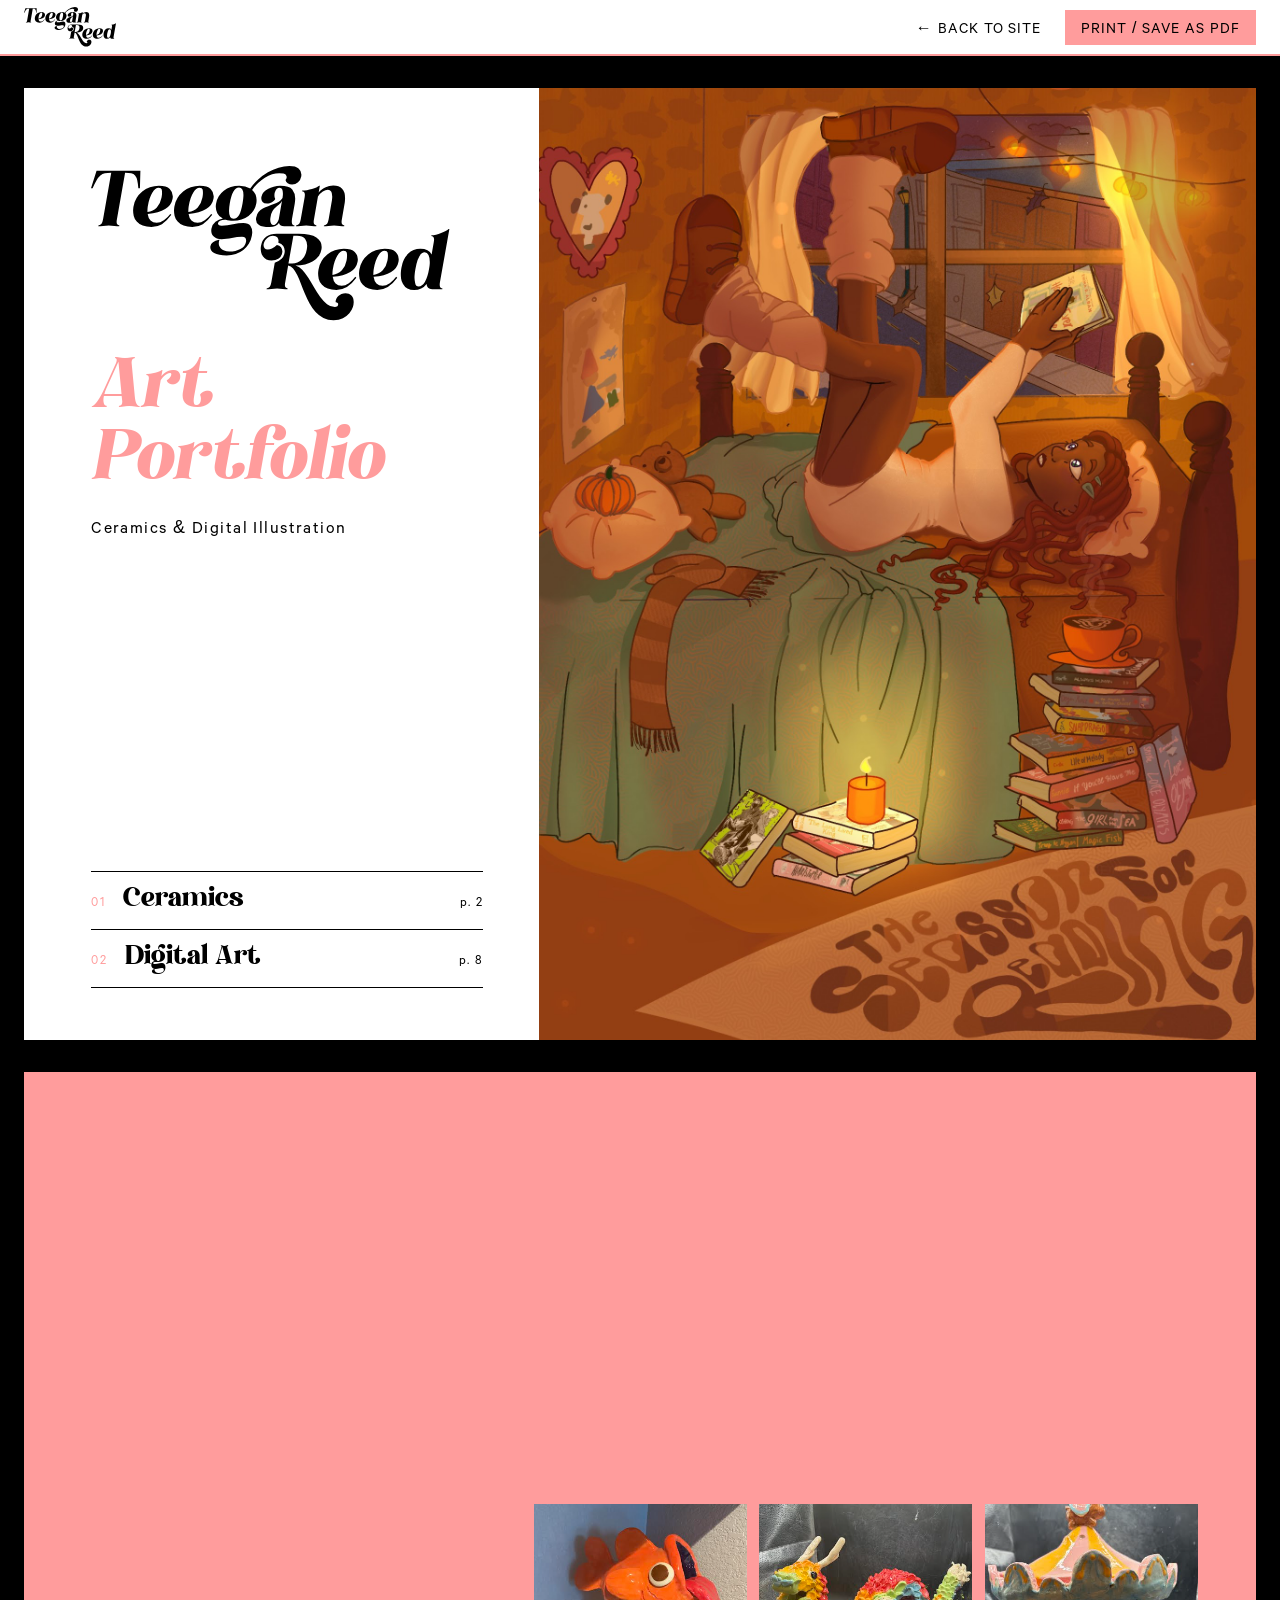
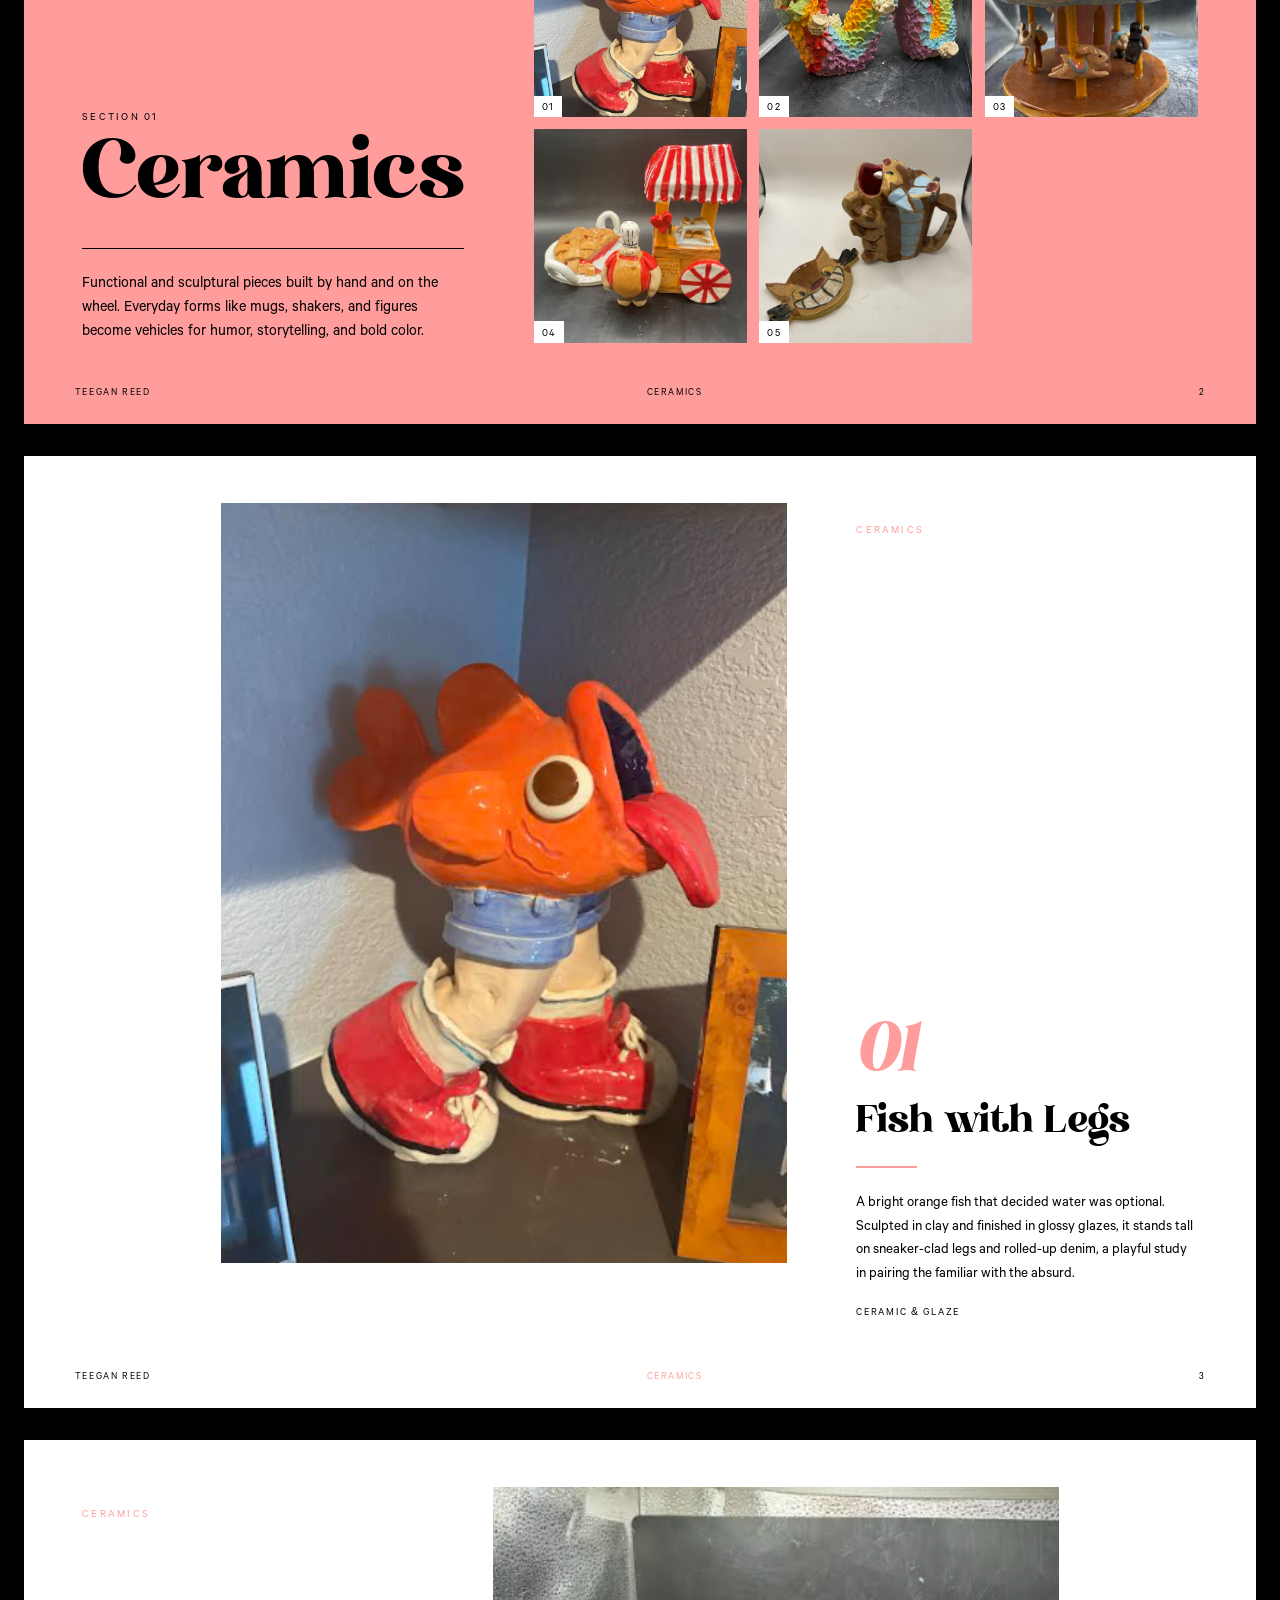
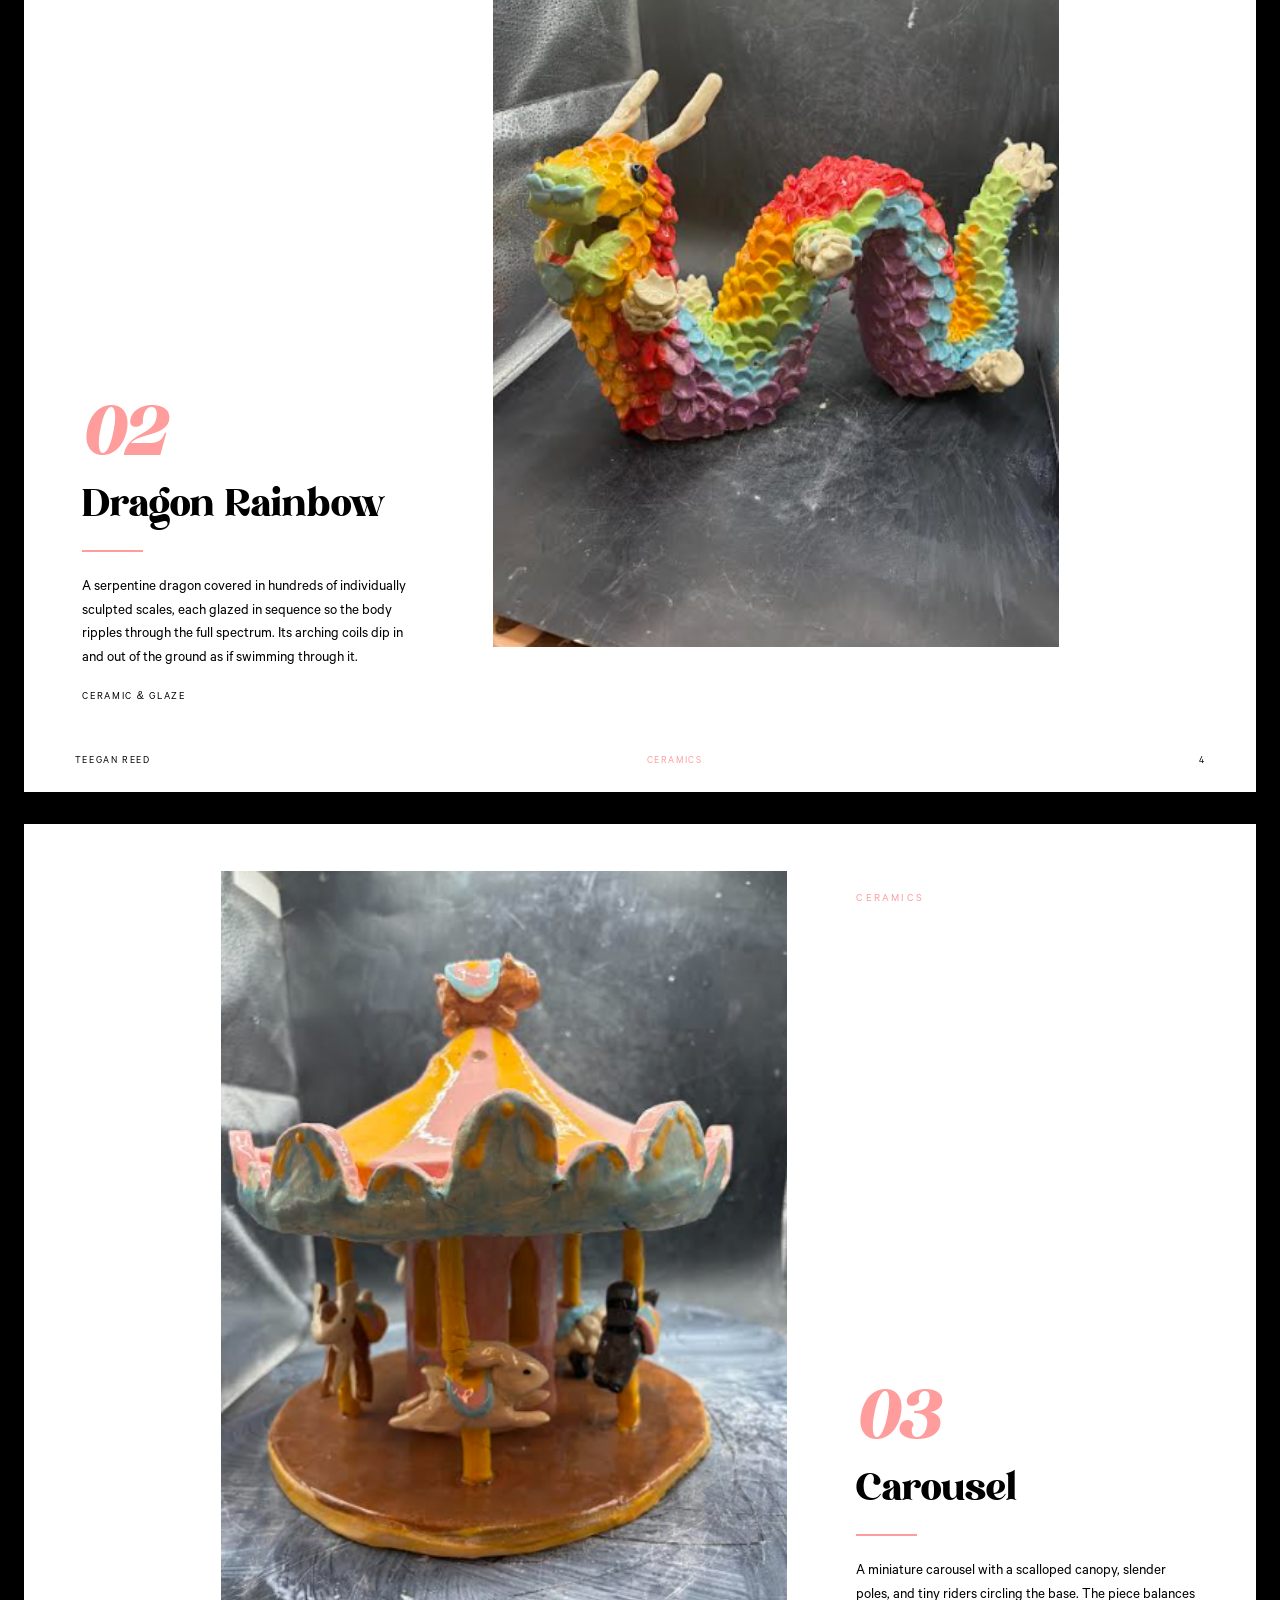
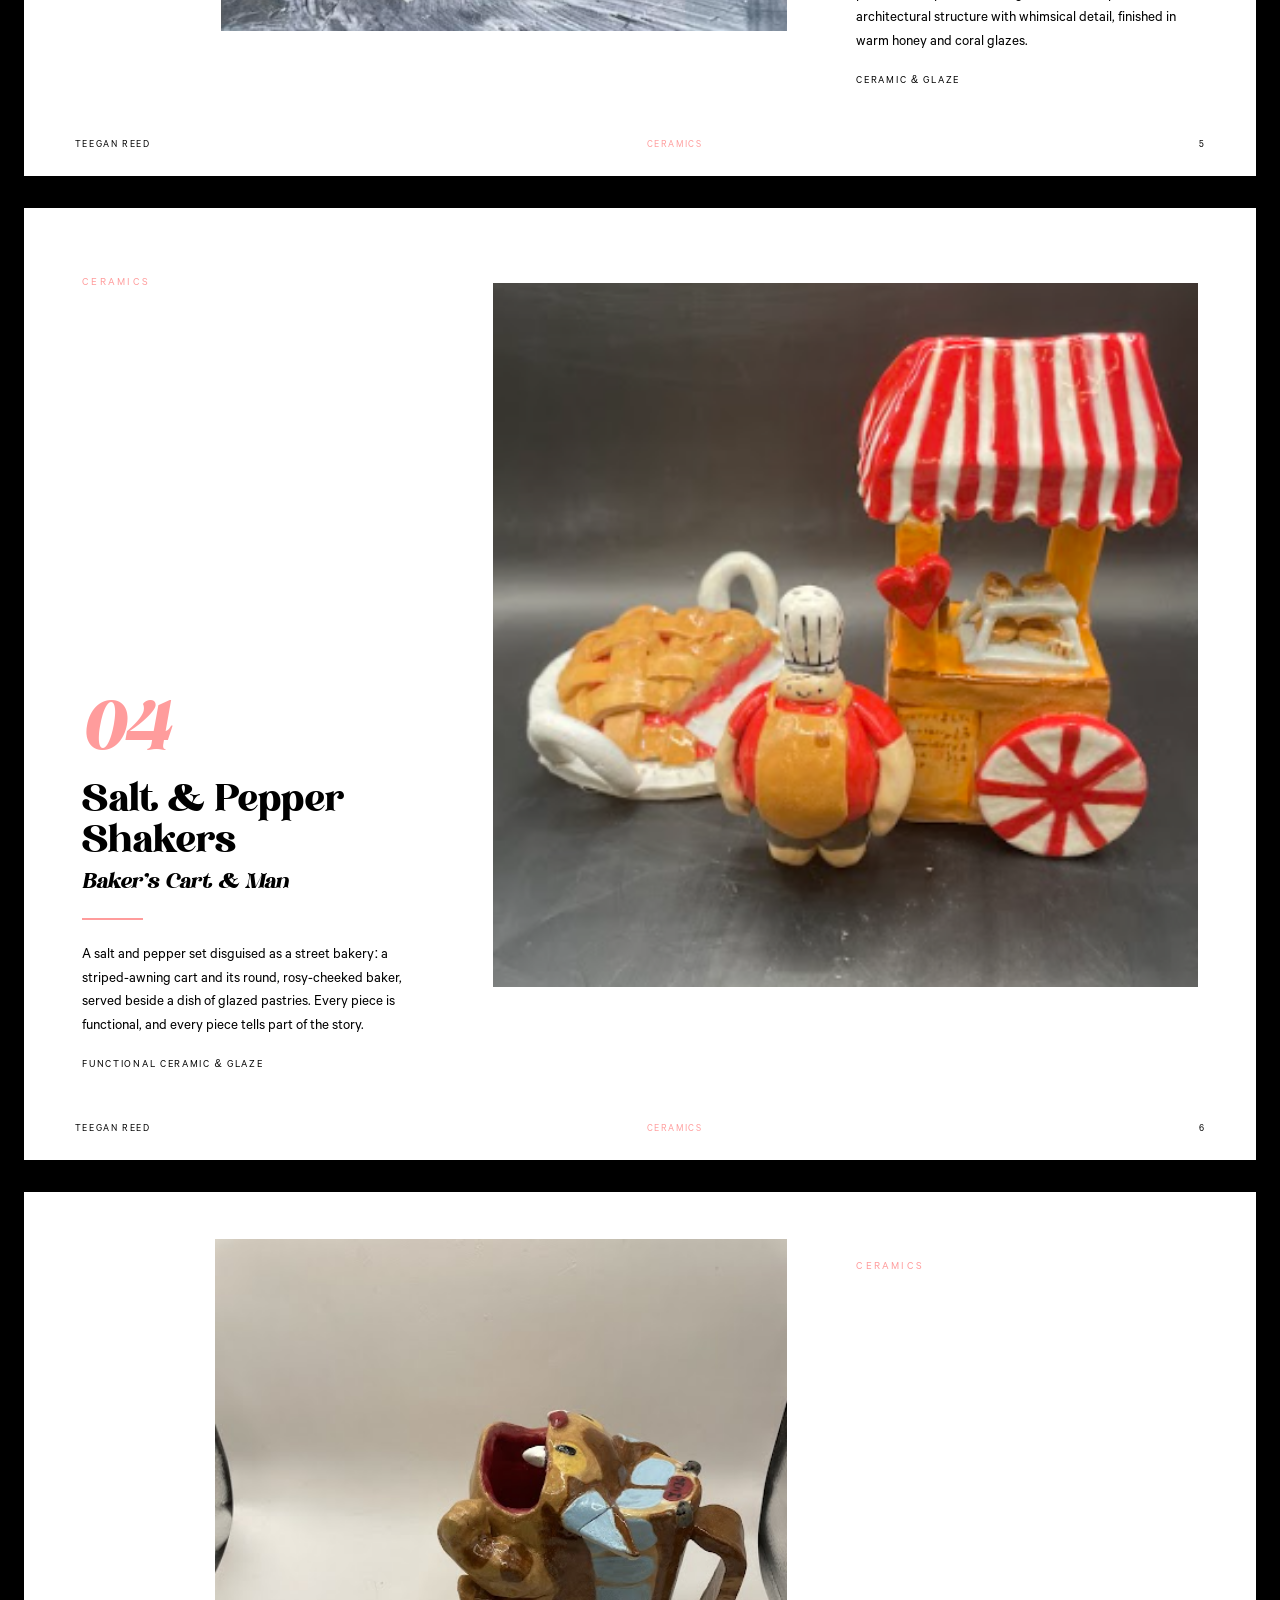
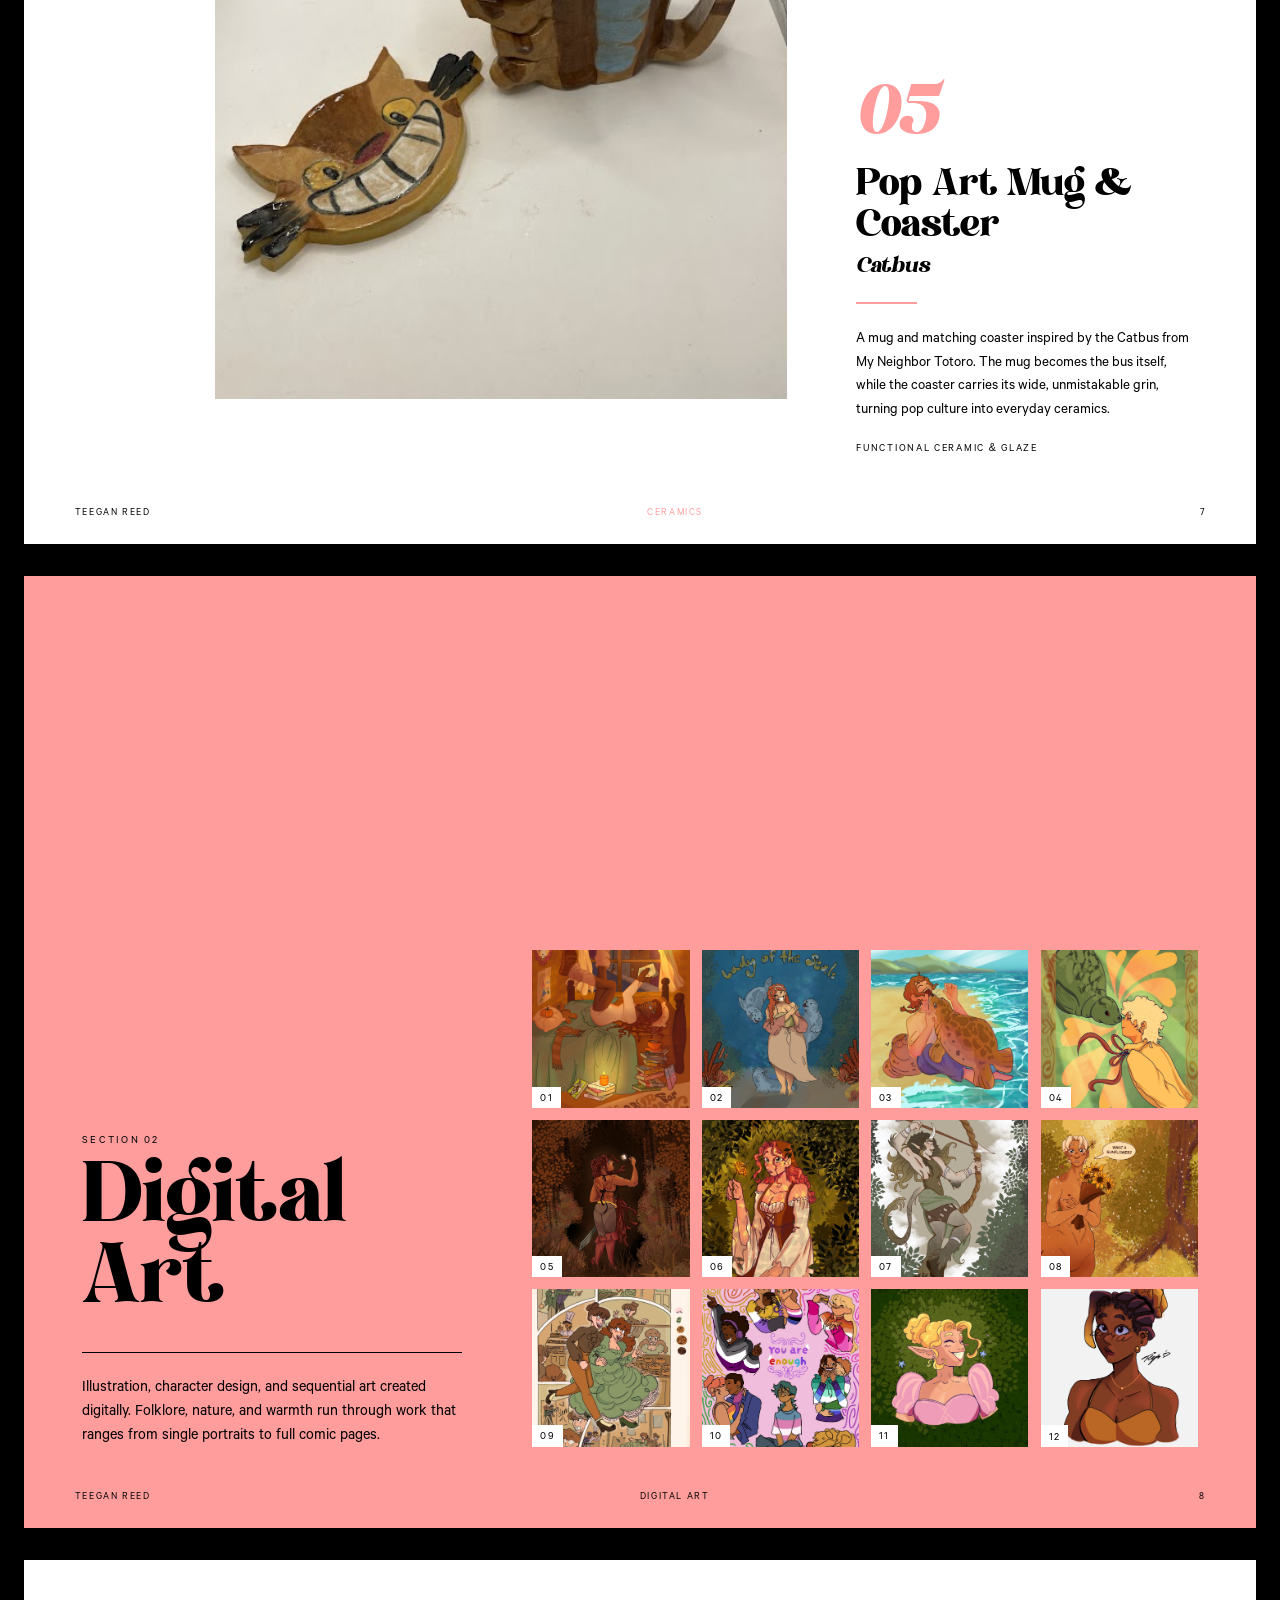
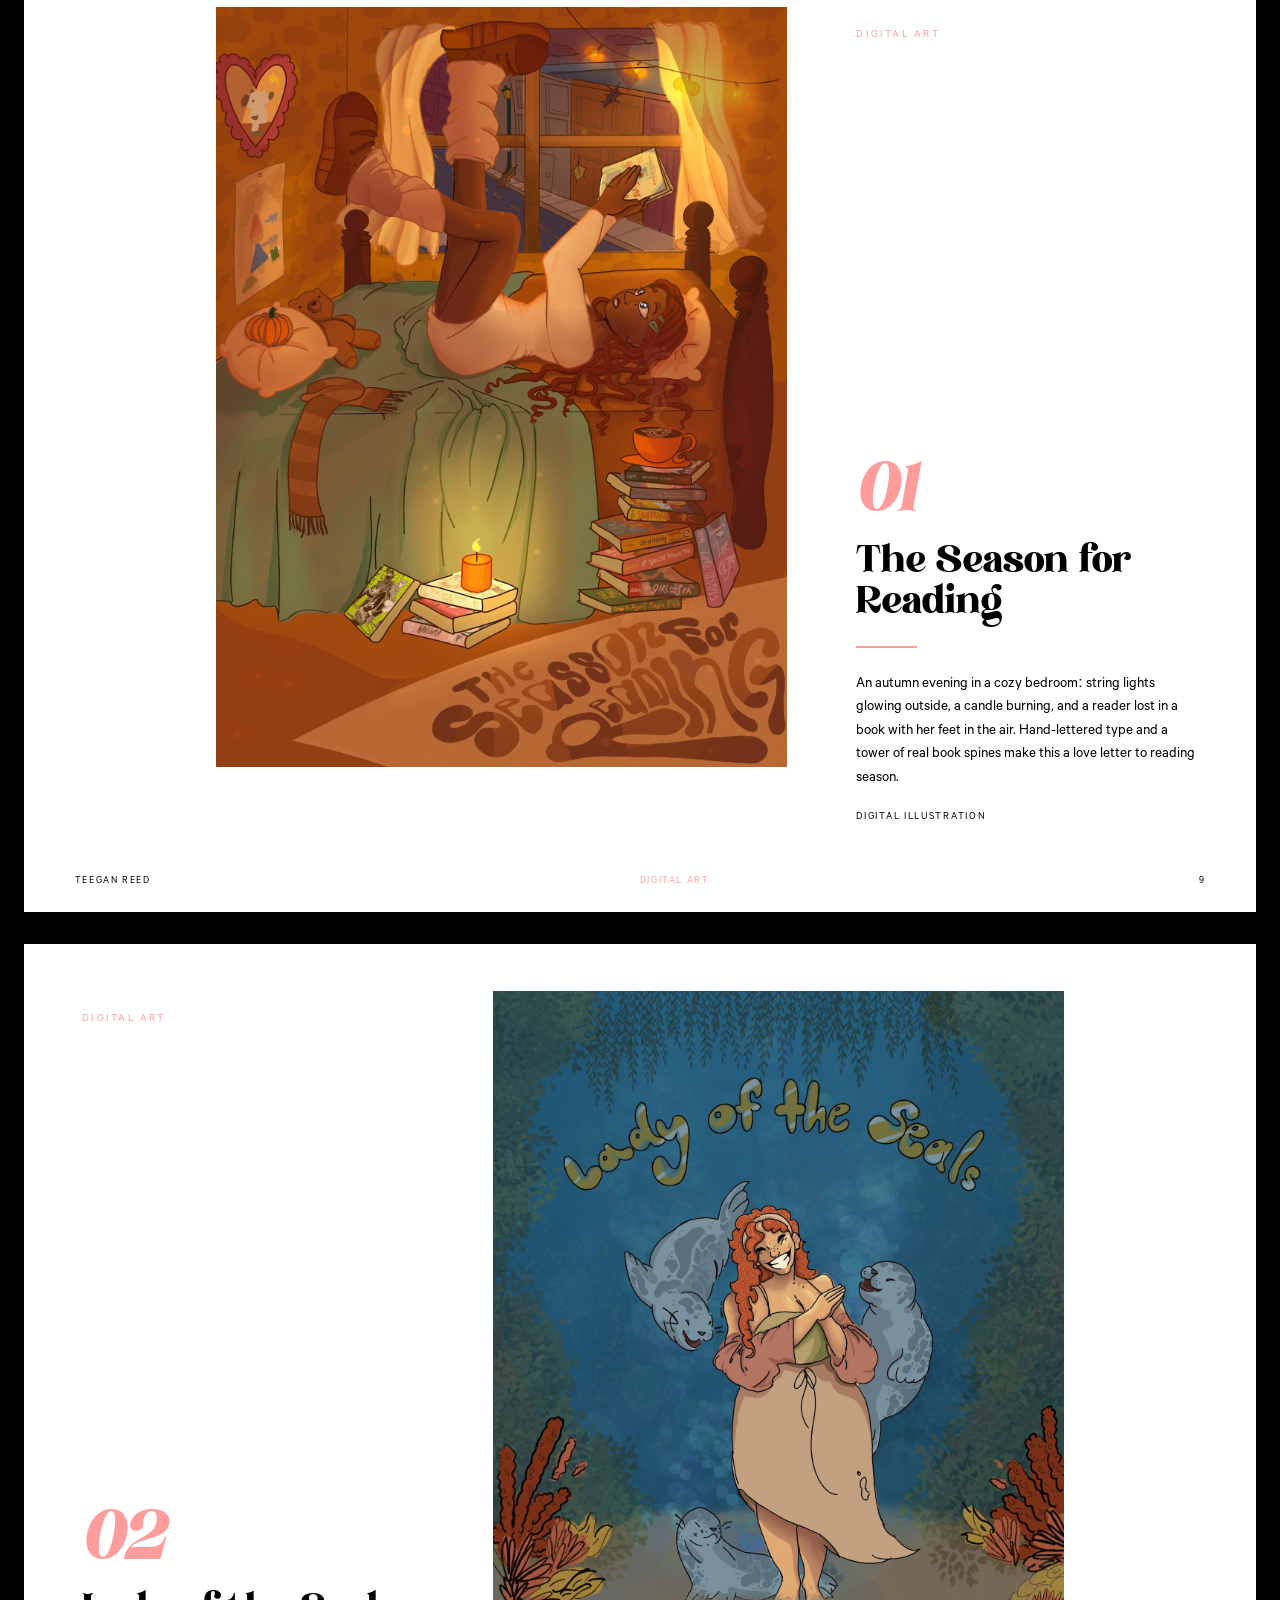
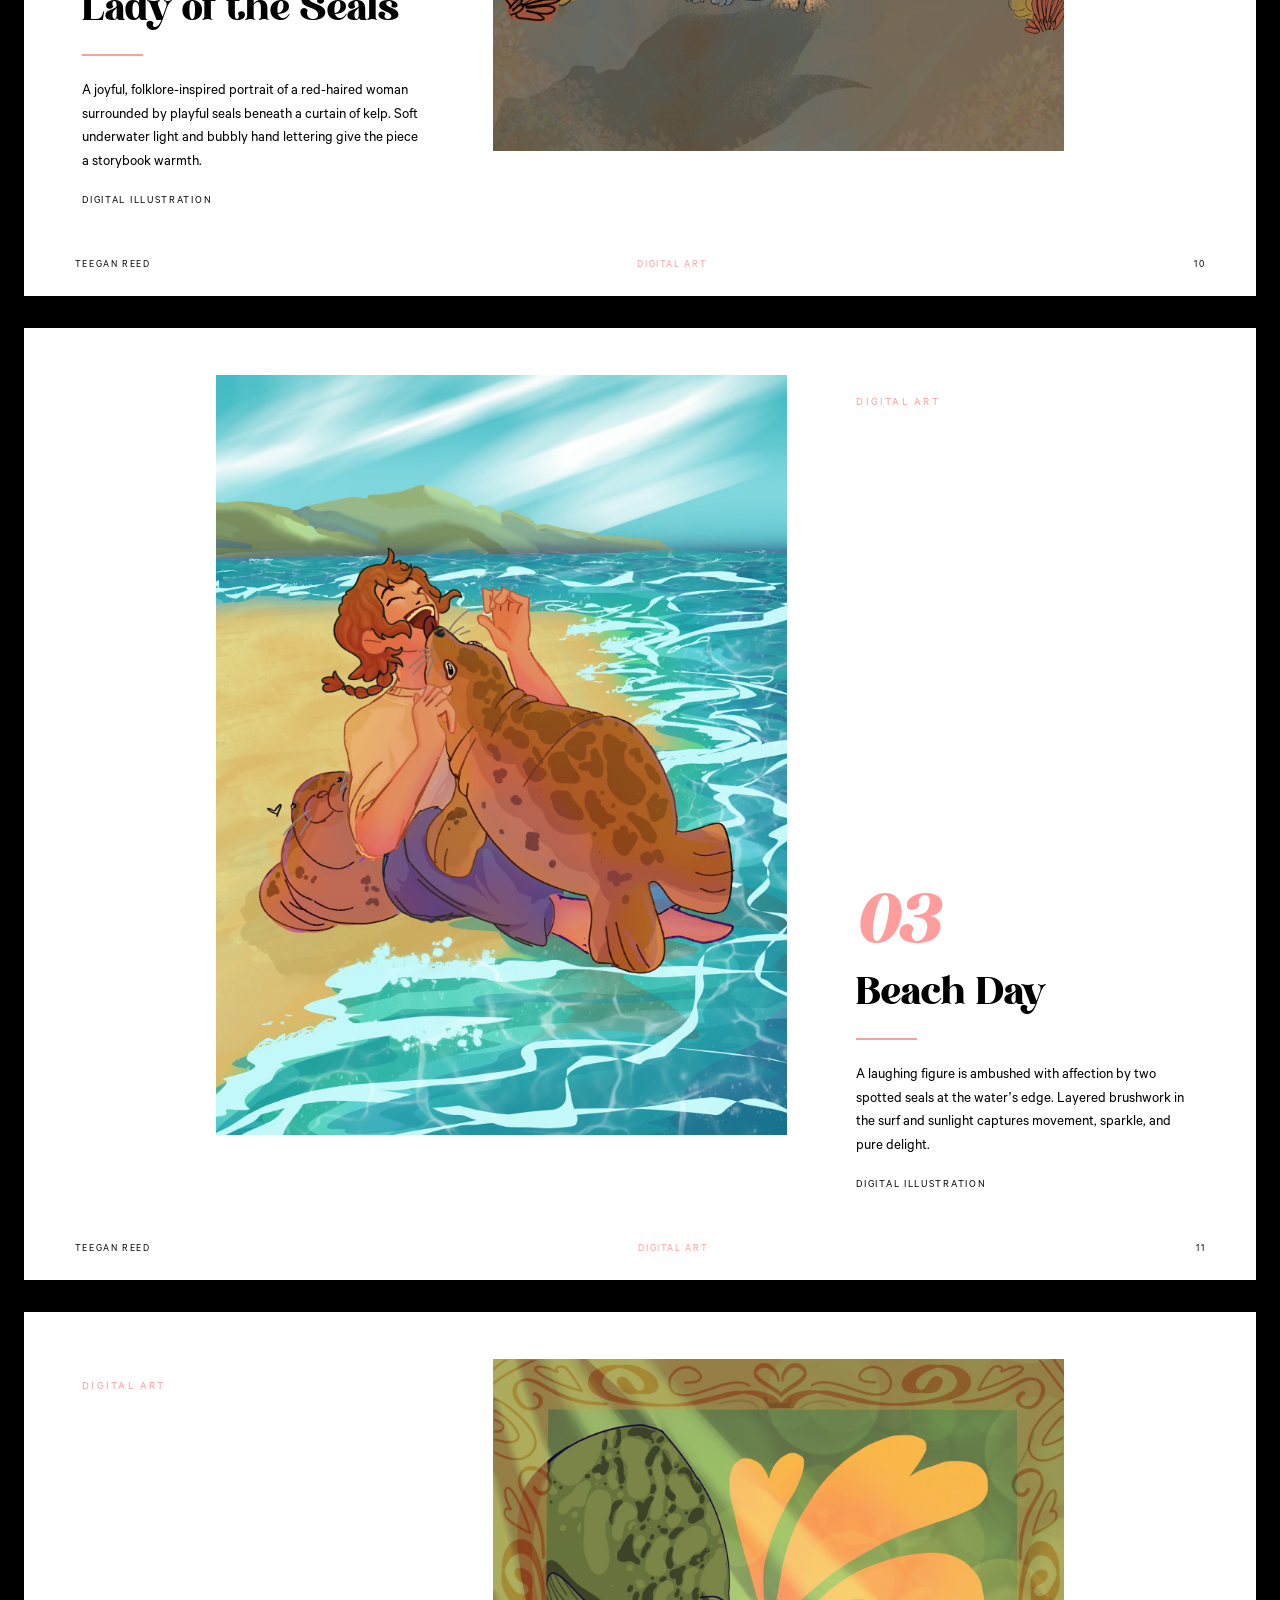
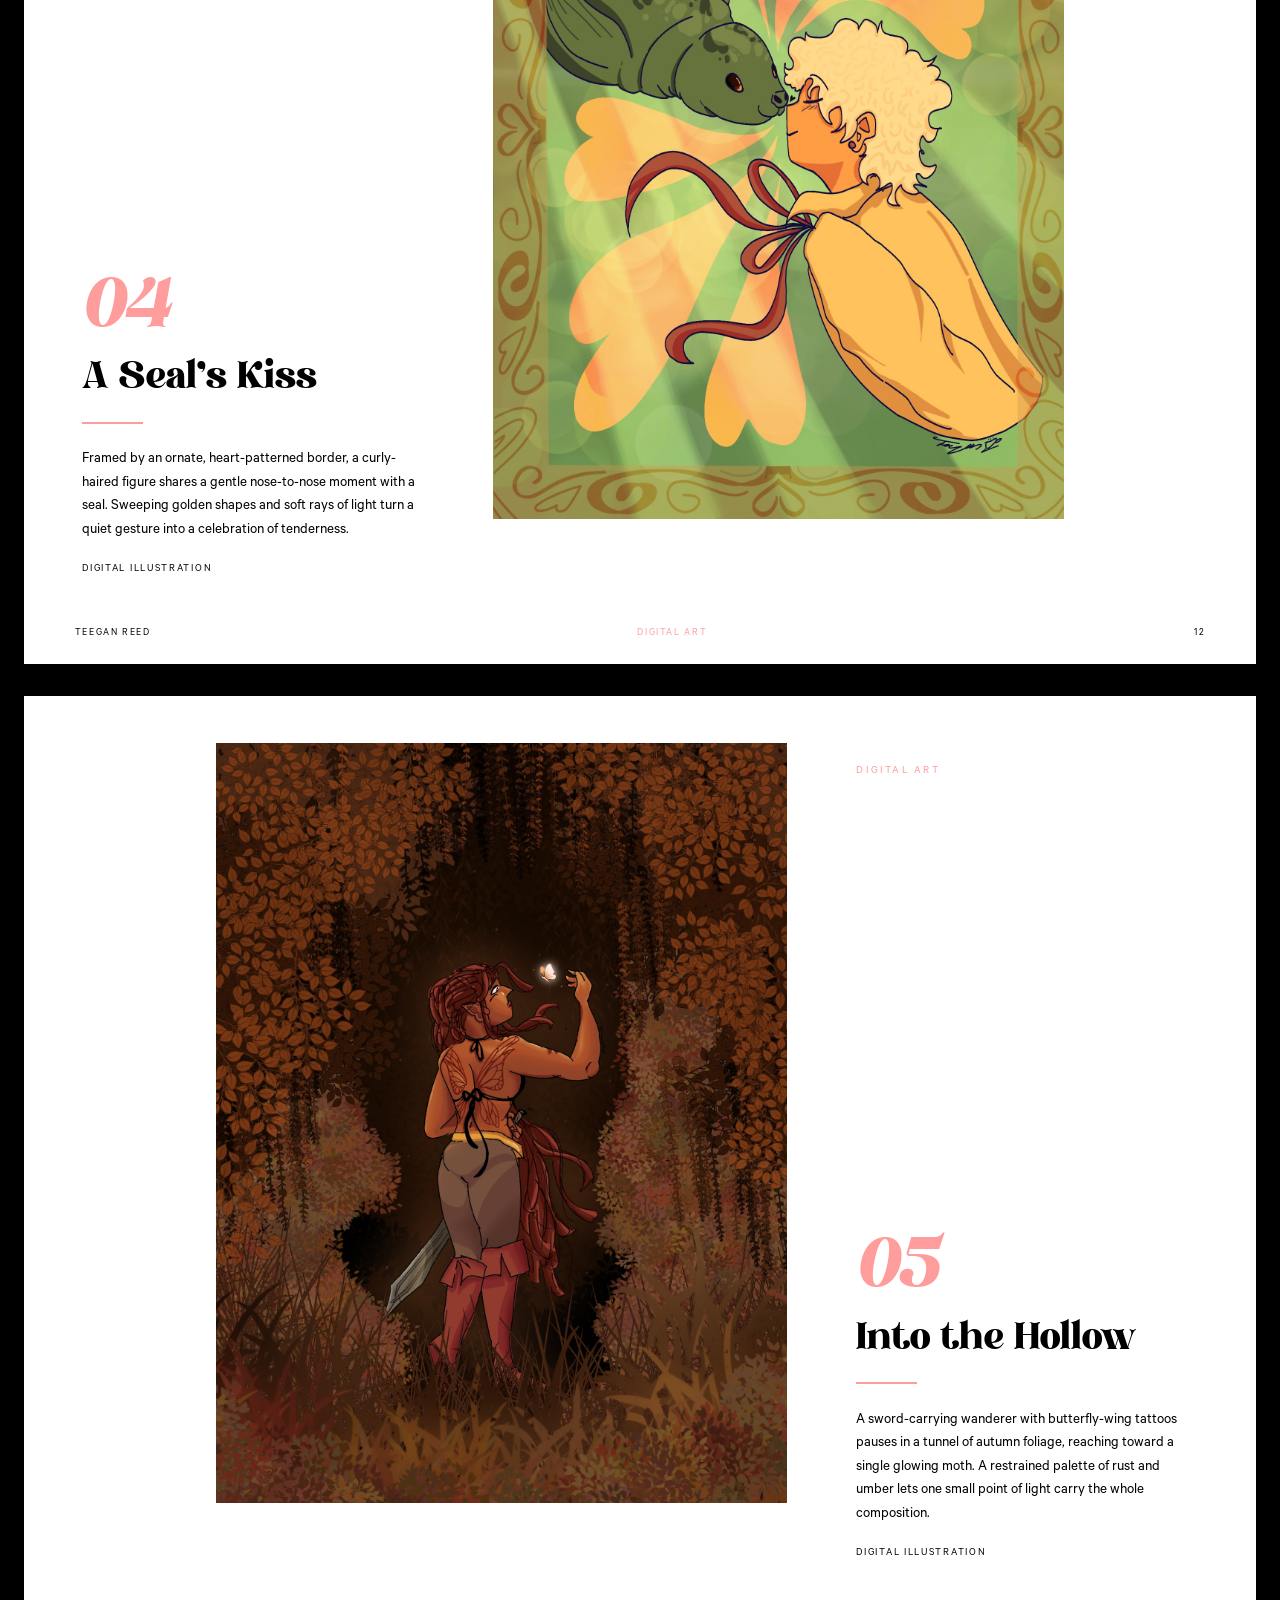
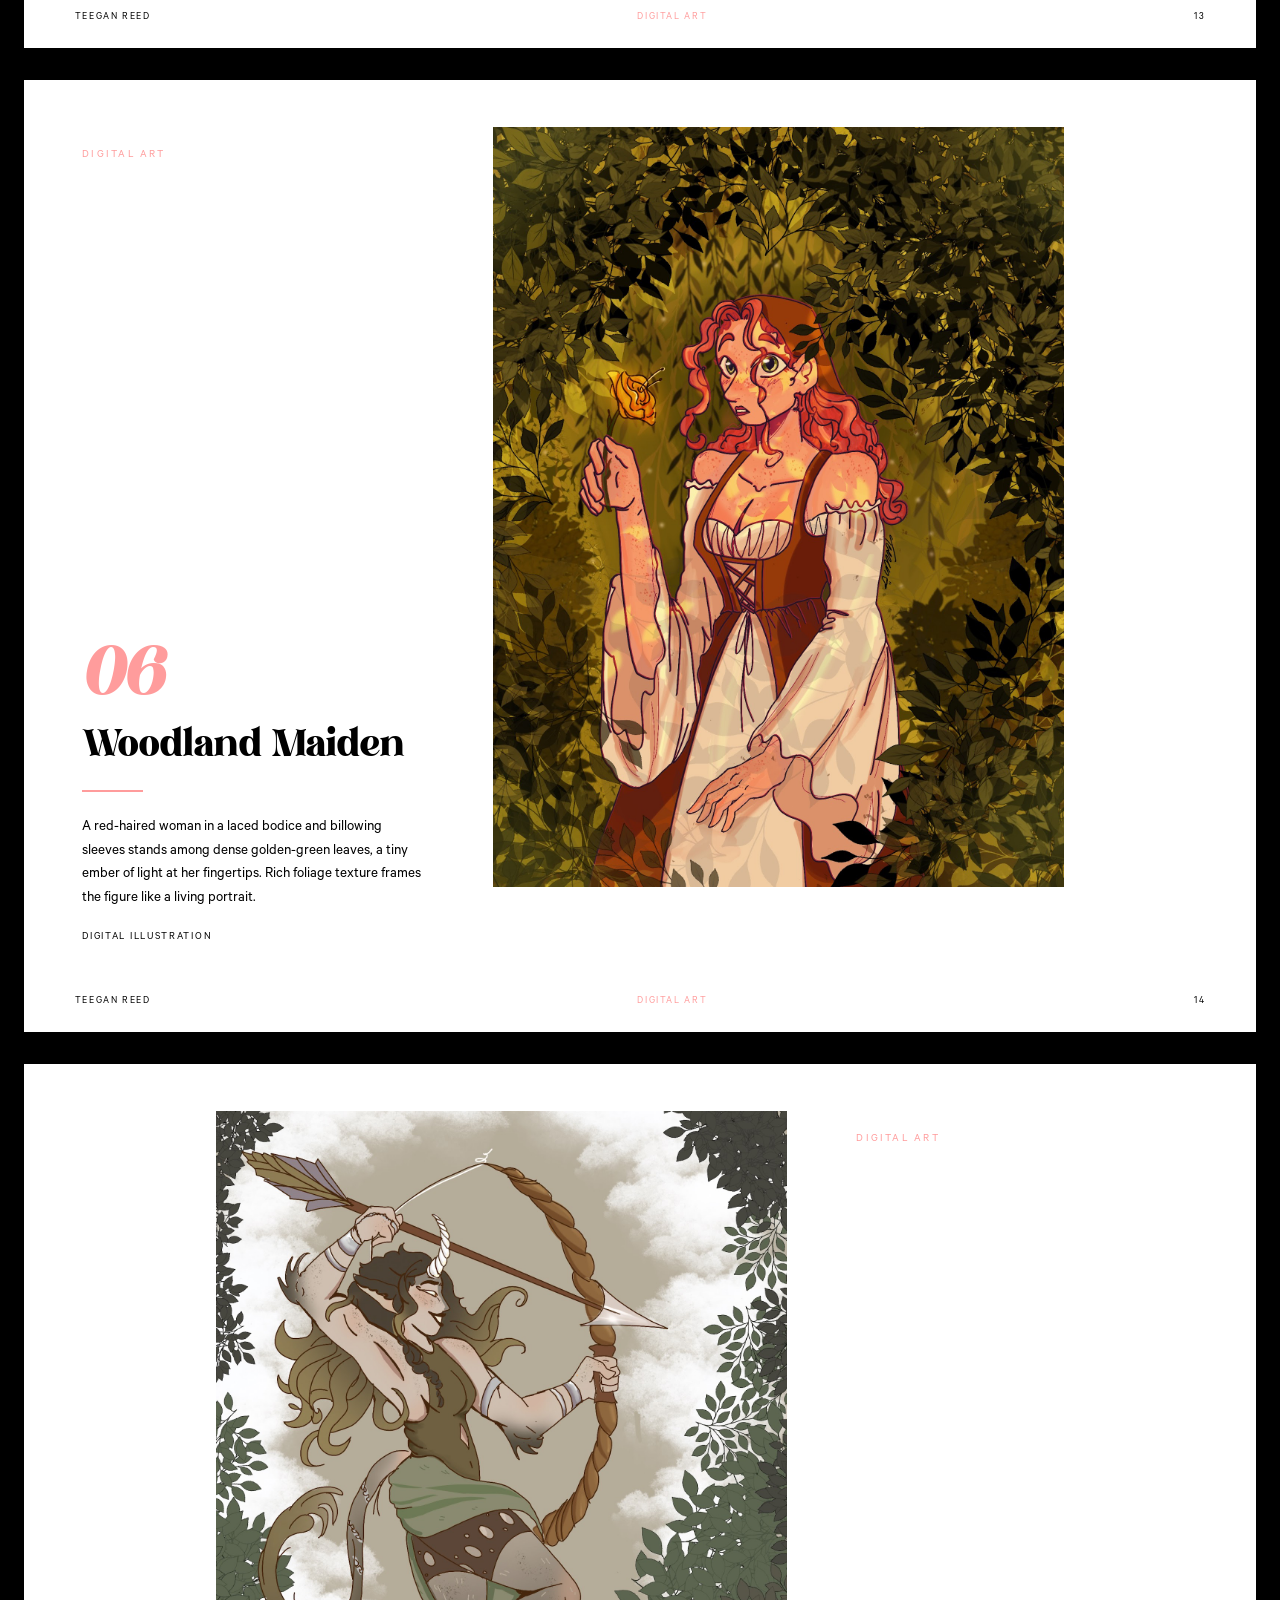
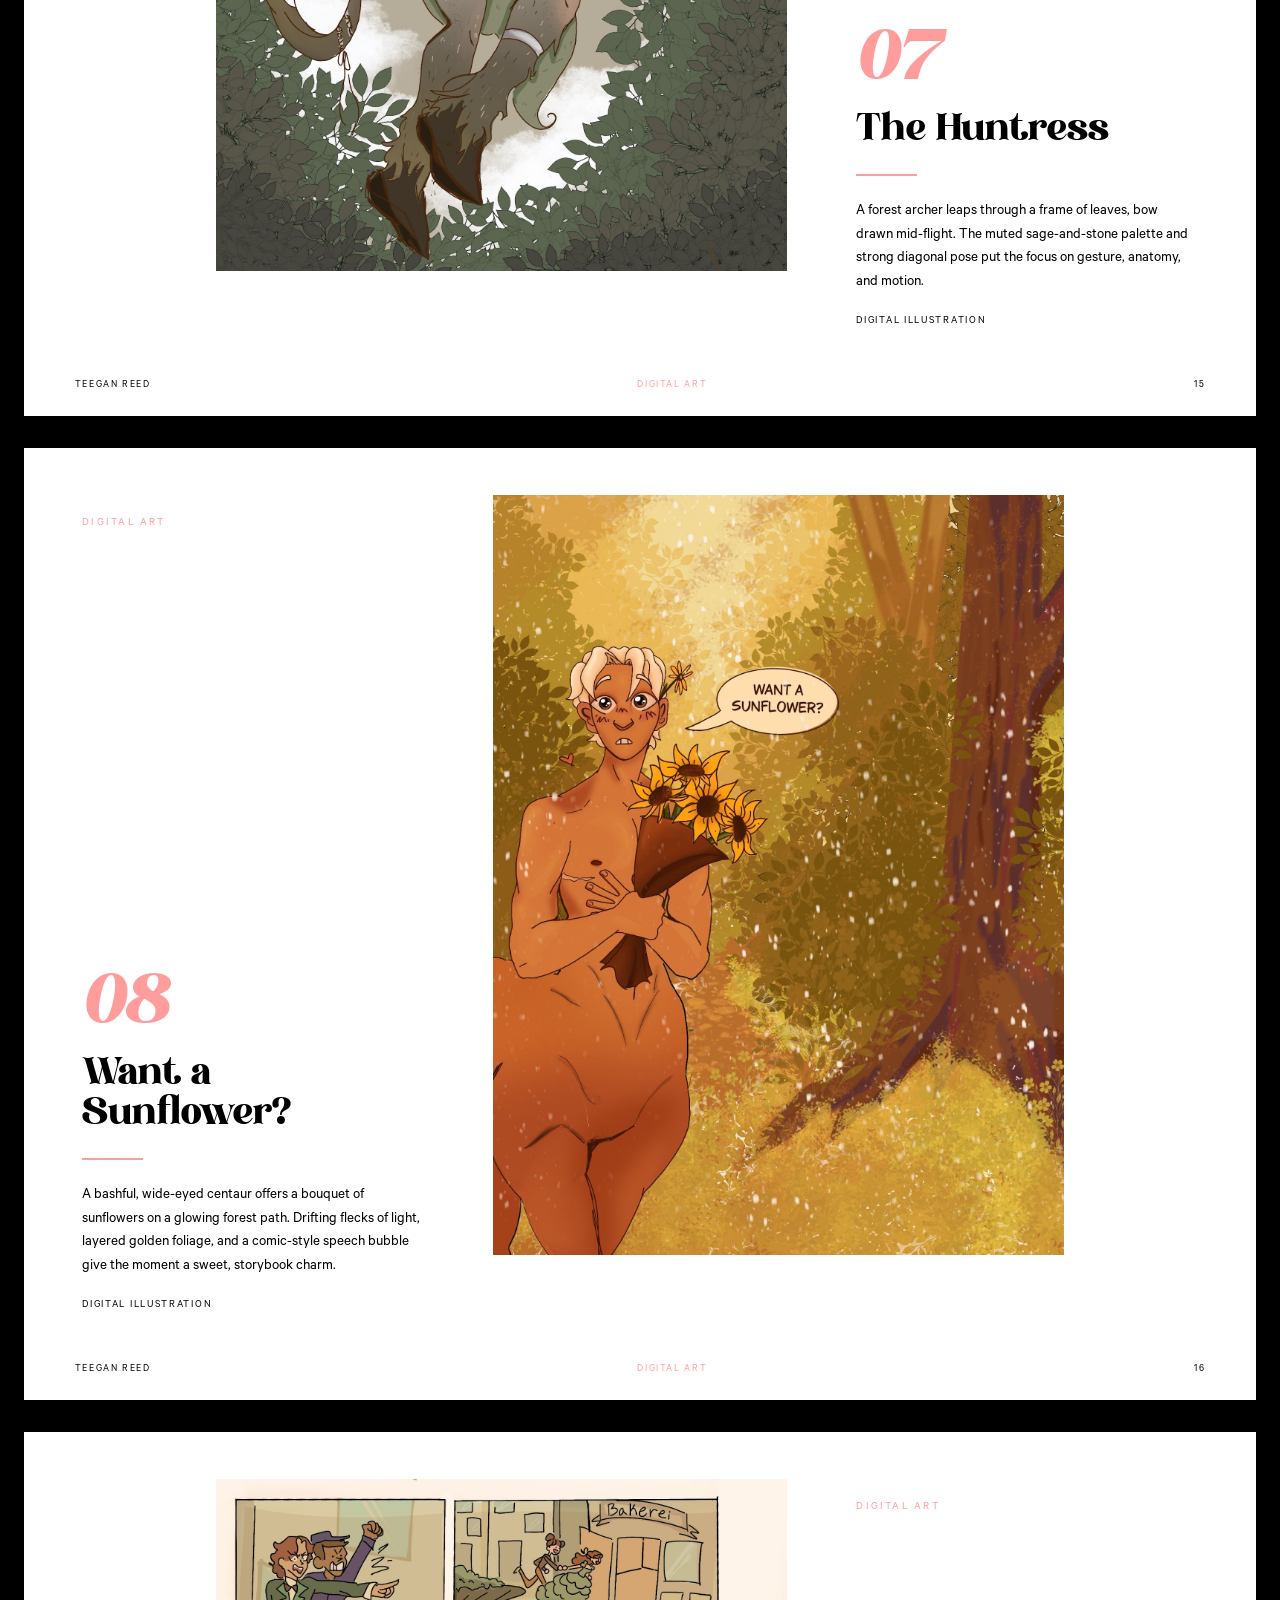
==== book.html @ d3176b5f "Add portfolio site with print-ready PDF edition Generated with [Devin](https://devin.ai)  Co-Authore" ====
<!doctype html>
<html lang="en">
<head>
  <meta charset="utf-8">
  <meta name="viewport" content="width=device-width, initial-scale=1">
  <title>Teegan Reed — Portfolio (Print Edition)</title>
  <link rel="icon" type="image/svg+xml" href="assets/favicon.svg">
  <link rel="stylesheet" href="base.css">
  <link rel="stylesheet" href="book.css">
</head>
<body>
  <header class="nav">
    <a class="nav-mark" href="index.html" data-wordmark></a>
    <nav>
      <a href="index.html">&larr; Back to site</a>
      <button type="button" class="nav-print" onclick="window.print()">Print / Save as PDF</button>
    </nav>
  </header>
  <main id="book"></main>
  <script src="wordmark.js"></script>
  <script src="pieces.js"></script>
  <script src="book.js"></script>
</body>
</html>
---- base.css ----
@font-face {
  font-family: "Bedross";
  src: url("assets/fonts/Bedross-Regular.ttf") format("truetype");
  font-weight: 400;
  font-style: normal;
  font-display: swap;
}
@font-face {
  font-family: "Bedross";
  src: url("assets/fonts/Bedross-Italic.ttf") format("truetype");
  font-weight: 400;
  font-style: italic;
  font-display: swap;
}
/* Trial Calibre lacks some punctuation (& ? ’ — etc.); those glyphs fall back to the next font in --sans. */
@font-face {
  font-family: "Calibre";
  src: url("assets/fonts/Calibre-Regular.otf") format("opentype");
  font-weight: 400;
  font-style: normal;
  font-display: swap;
}

:root {
  --pink: #ff9c9c;
  --black: #000;
  --white: #fff;
  --serif: "Bedross", Georgia, serif;
  --sans: "Calibre", "Helvetica Neue", Arial, sans-serif;
}

* { box-sizing: border-box; }
a { color: inherit; text-decoration: none; }
img { display: block; }
svg { display: block; width: 100%; height: auto; }
---- book.css ----
html { scroll-behavior: smooth; scroll-padding-top: 64px; }

body {
  margin: 0;
  background: var(--black);
  color: var(--black);
  font-family: var(--sans);
  -webkit-font-smoothing: antialiased;
  -webkit-print-color-adjust: exact;
  print-color-adjust: exact;
}

/* ---------- Screen navigation ---------- */
.nav {
  position: fixed;
  inset: 0 0 auto 0;
  z-index: 10;
  height: 56px;
  display: flex;
  align-items: center;
  justify-content: space-between;
  padding: 0 24px;
  background: var(--white);
  border-bottom: 2px solid var(--pink);
}
.nav-mark { width: 92px; }
.nav nav { display: flex; align-items: center; gap: 24px; font-size: 16px; letter-spacing: .06em; text-transform: uppercase; }
.nav nav a:hover { color: var(--pink); }
.nav-print {
  font: inherit;
  letter-spacing: inherit;
  text-transform: inherit;
  cursor: pointer;
  border: 0;
  padding: 8px 16px;
  background: var(--pink);
  color: var(--black);
}
.nav-print:hover { background: var(--black); color: var(--white); }

#book {
  display: flex;
  flex-direction: column;
  align-items: center;
  gap: 32px;
  padding: 88px 24px 48px;
}

/* ---------- Page grid ----------
   Every page is an 11 x 8.5 in sheet. --u is one-tenth of an inch at
   print size and scales proportionally on screen, so the website and
   the PDF share exactly the same layout. */
.page {
  --u: calc(100cqw / 110);
  position: relative;
  container-type: inline-size;
  width: min(100%, 1320px);
  aspect-ratio: 11 / 8.5;
  overflow: hidden;
  background: var(--white);
}
.page > * { --u: calc(100cqw / 110); }

.eyebrow {
  margin: 0;
  font-size: calc(var(--u) * 1.1);
  letter-spacing: .2em;
  text-transform: uppercase;
  color: var(--pink);
}

.folio {
  position: absolute;
  left: calc(var(--u) * 5);
  right: calc(var(--u) * 5);
  bottom: calc(var(--u) * 2.6);
  display: flex;
  justify-content: space-between;
  font-size: calc(var(--u) * 1);
  letter-spacing: .16em;
  text-transform: uppercase;
}
.folio span:nth-child(2) { color: var(--pink); }

/* ---------- Cover ---------- */
.cover {
  display: grid;
  grid-template-columns: 46fr 64fr;
}
.cover-text {
  display: flex;
  flex-direction: column;
  padding: calc(var(--u) * 7) calc(var(--u) * 5) calc(var(--u) * 5) calc(var(--u) * 6);
}
.cover-mark { width: calc(var(--u) * 32); }
.cover-title {
  margin: calc(var(--u) * 3) 0 0;
  font-family: var(--serif);
  font-style: italic;
  font-weight: 400;
  font-size: calc(var(--u) * 6.4);
  line-height: 1;
  color: var(--pink);
}
.cover-sub {
  margin: calc(var(--u) * 1.6) 0 0;
  font-size: calc(var(--u) * 1.6);
  letter-spacing: .08em;
}
.cover-toc {
  list-style: none;
  margin: auto 0 0;
  padding: 0;
  border-top: 1px solid var(--black);
}
.cover-toc a {
  display: flex;
  align-items: baseline;
  gap: calc(var(--u) * 1.6);
  padding: calc(var(--u) * 1.2) 0;
  border-bottom: 1px solid var(--black);
  font-family: var(--serif);
  font-size: calc(var(--u) * 2.4);
}
.cover-toc span { font-family: var(--sans); font-size: calc(var(--u) * 1.2); color: var(--pink); letter-spacing: .1em; }
.cover-toc em { margin-left: auto; font-family: var(--sans); font-style: normal; font-size: calc(var(--u) * 1.2); letter-spacing: .1em; }
.cover-image { position: relative; background: var(--pink); }
.cover-image img { width: 100%; height: 100%; object-fit: cover; }

/* ---------- Section divider ---------- */
.divider {
  display: grid;
  grid-template-columns: 40fr 70fr;
  gap: calc(var(--u) * 6);
  padding: calc(var(--u) * 6) calc(var(--u) * 5) calc(var(--u) * 7);
  background: var(--pink);
}
.divider .eyebrow { color: var(--black); }
.divider-text { display: flex; flex-direction: column; justify-content: flex-end; }
.divider-title {
  margin: calc(var(--u) * 1.4) 0 0;
  font-family: var(--serif);
  font-weight: 400;
  font-size: calc(var(--u) * 8.4);
  line-height: .95;
}
.divider-intro {
  margin: calc(var(--u) * 3) 0 0;
  padding-top: calc(var(--u) * 2);
  border-top: 1px solid var(--black);
  font-size: calc(var(--u) * 1.6);
  line-height: 1.5;
}
.thumbs {
  list-style: none;
  margin: 0;
  padding: 0;
  display: grid;
  gap: calc(var(--u) * 1.2);
  align-content: end;
}
.thumbs-few { grid-template-columns: repeat(3, 1fr); }
.thumbs-many { grid-template-columns: repeat(4, 1fr); }
.thumbs a { position: relative; display: block; background: var(--white); }
.thumbs img { width: 100%; aspect-ratio: 1; object-fit: cover; }
.thumbs span {
  position: absolute;
  left: 0;
  bottom: 0;
  padding: calc(var(--u) * .4) calc(var(--u) * .8);
  background: var(--white);
  font-size: calc(var(--u) * 1.1);
  letter-spacing: .1em;
}
.divider .folio span:nth-child(2) { color: var(--black); }

/* ---------- Piece page ---------- */
.piece {
  display: grid;
  grid-template-columns: 66fr 32fr;
  gap: calc(var(--u) * 6);
  padding: calc(var(--u) * 4) calc(var(--u) * 5) calc(var(--u) * 6);
}
.piece-flip { grid-template-columns: 32fr 66fr; }
.piece-flip .piece-image { order: 2; }
.piece-image {
  margin: 0;
  min-height: 0;
  height: calc(var(--u) * 75);
}
.piece-image img {
  width: 100%;
  height: 100%;
  object-fit: contain;
  object-position: right center;
}
.piece-flip .piece-image img { object-position: left center; }
.piece-text {
  display: flex;
  flex-direction: column;
  justify-content: space-between;
  padding: calc(var(--u) * 2) 0 calc(var(--u) * 2);
}
.piece-num {
  display: block;
  font-family: var(--serif);
  font-style: italic;
  font-size: calc(var(--u) * 7);
  line-height: 1;
  color: var(--pink);
}
.piece-title {
  margin: calc(var(--u) * 1.4) 0 0;
  font-family: var(--serif);
  font-weight: 400;
  font-size: calc(var(--u) * 3.8);
  line-height: 1.05;
}
.piece-subtitle {
  margin: calc(var(--u) * .8) 0 0;
  font-family: var(--serif);
  font-style: italic;
  font-size: calc(var(--u) * 2.2);
  line-height: 1.1;
}
.piece hr {
  width: calc(var(--u) * 6);
  margin: calc(var(--u) * 2.2) 0;
  border: 0;
  border-top: 2px solid var(--pink);
}
.piece-blurb {
  margin: 0;
  font-size: calc(var(--u) * 1.5);
  line-height: 1.55;
}
.piece-medium {
  margin: calc(var(--u) * 2) 0 0;
  font-size: calc(var(--u) * 1.05);
  letter-spacing: .16em;
  text-transform: uppercase;
}

/* ---------- Closing ---------- */
.closing {
  display: flex;
  flex-direction: column;
  align-items: center;
  justify-content: center;
  background: var(--black);
  color: var(--pink);
}
.closing-mark { width: calc(var(--u) * 40); }
.closing-text {
  margin: calc(var(--u) * 4) 0 0;
  color: var(--white);
  font-size: calc(var(--u) * 1.4);
  letter-spacing: .24em;
  text-transform: uppercase;
}

/* ---------- Small screens: stack pages naturally ---------- */
@media screen and (max-width: 760px) {
  .nav { padding: 0 16px; }
  .nav nav { gap: 14px; font-size: 13px; }
  .nav nav a { display: none; }
  #book { padding: 72px 0 32px; gap: 16px; }
  .page, .page > * { --u: 7px; }
  .page { aspect-ratio: auto; }
  .cover, .divider, .piece, .piece-flip { grid-template-columns: 1fr; }
  .cover-image { order: -1; height: 70vh; }
  .cover-text { padding: 40px 24px; }
  .cover-toc { margin-top: 40px; }
  .divider { gap: 32px; padding: 40px 24px 64px; }
  .thumbs-many { grid-template-columns: repeat(3, 1fr); }
  .piece { gap: 24px; padding: 16px 16px 64px; }
  .piece-flip .piece-image { order: 0; }
  .piece-image { height: auto; }
  .piece-image img { height: auto; max-height: 80vh; object-position: center; }
  .piece-text { padding: 0 8px; gap: 24px; }
  .folio { left: 24px; right: 24px; bottom: 20px; }
  .closing { min-height: 60vh; }
}

/* ---------- Print / PDF ---------- */
@page { size: 11in 8.5in; margin: 0; }

@media print {
  html, body { background: var(--white); }
  .nav { display: none; }
  #book { display: block; padding: 0; }
  .page {
    width: 11in;
    height: 8.5in;
    aspect-ratio: auto;
    break-after: page;
    break-inside: avoid;
  }
  .page:last-child { break-after: auto; }
}
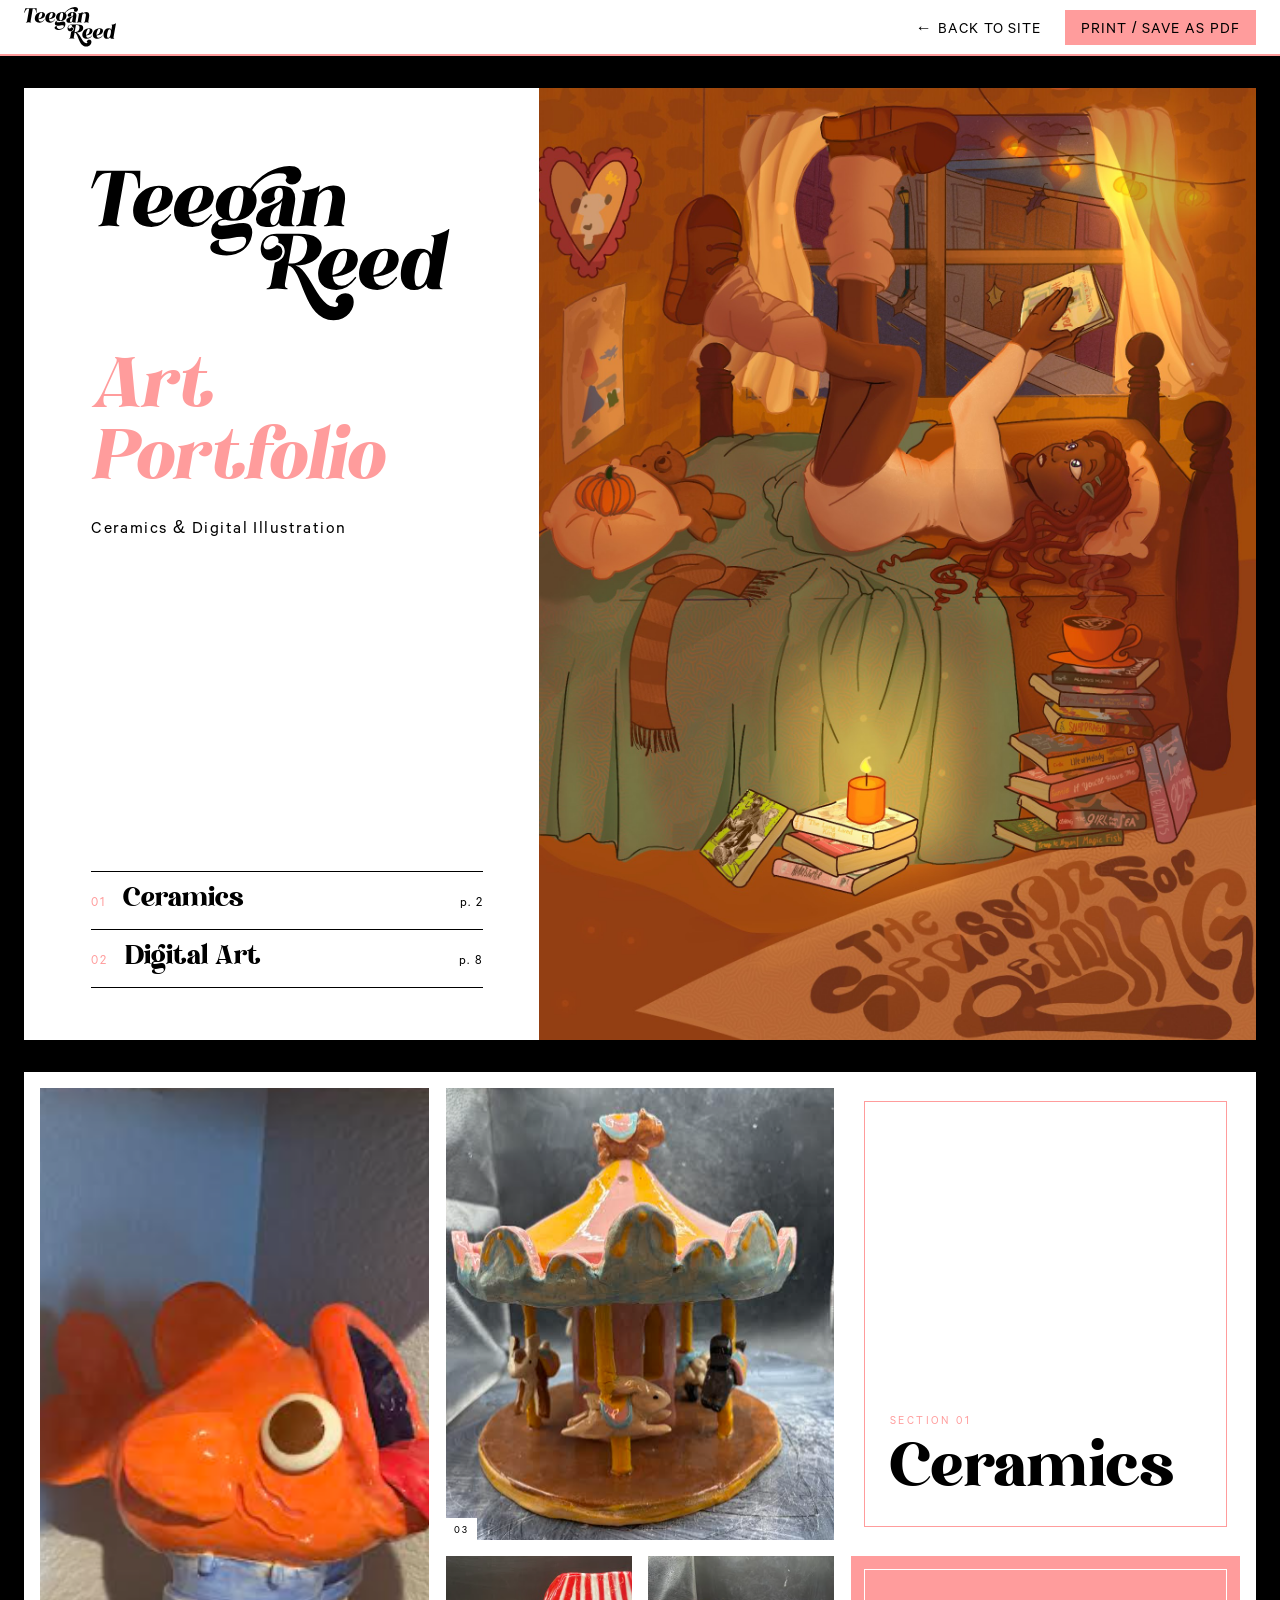
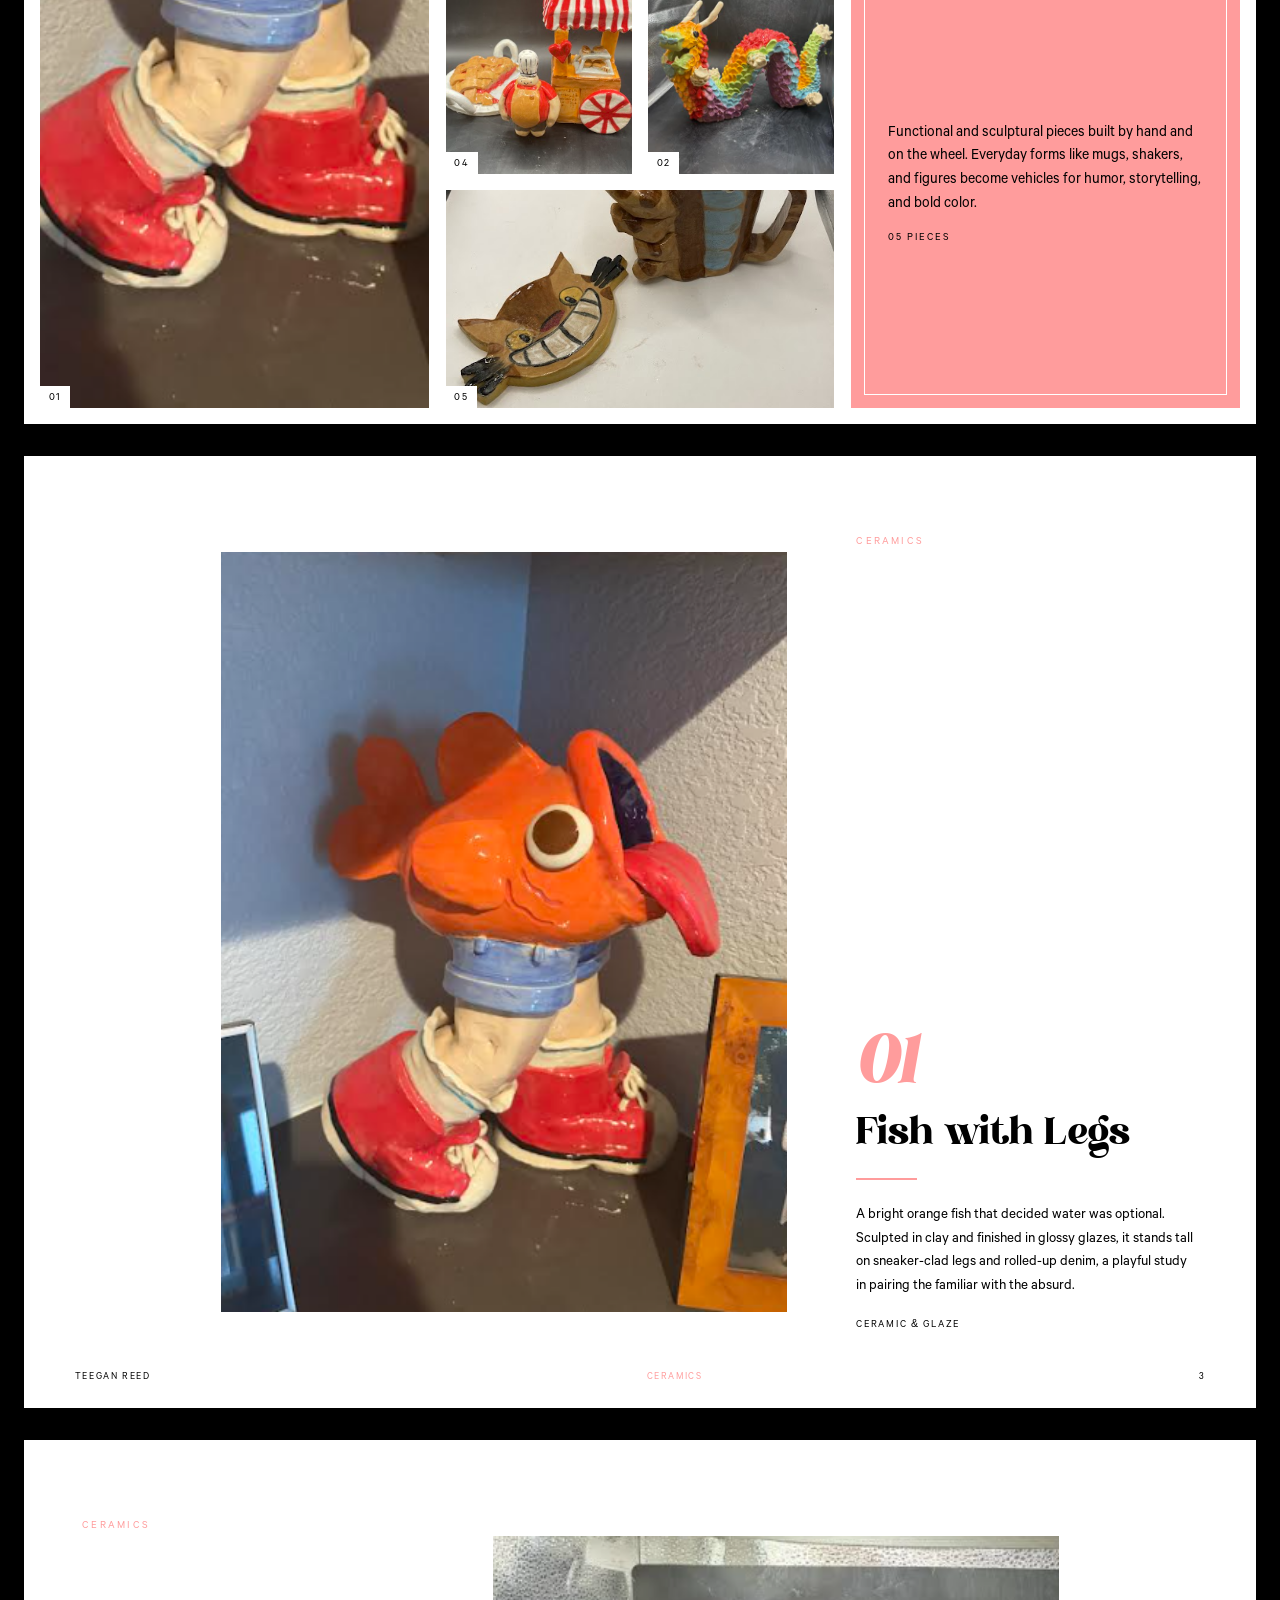
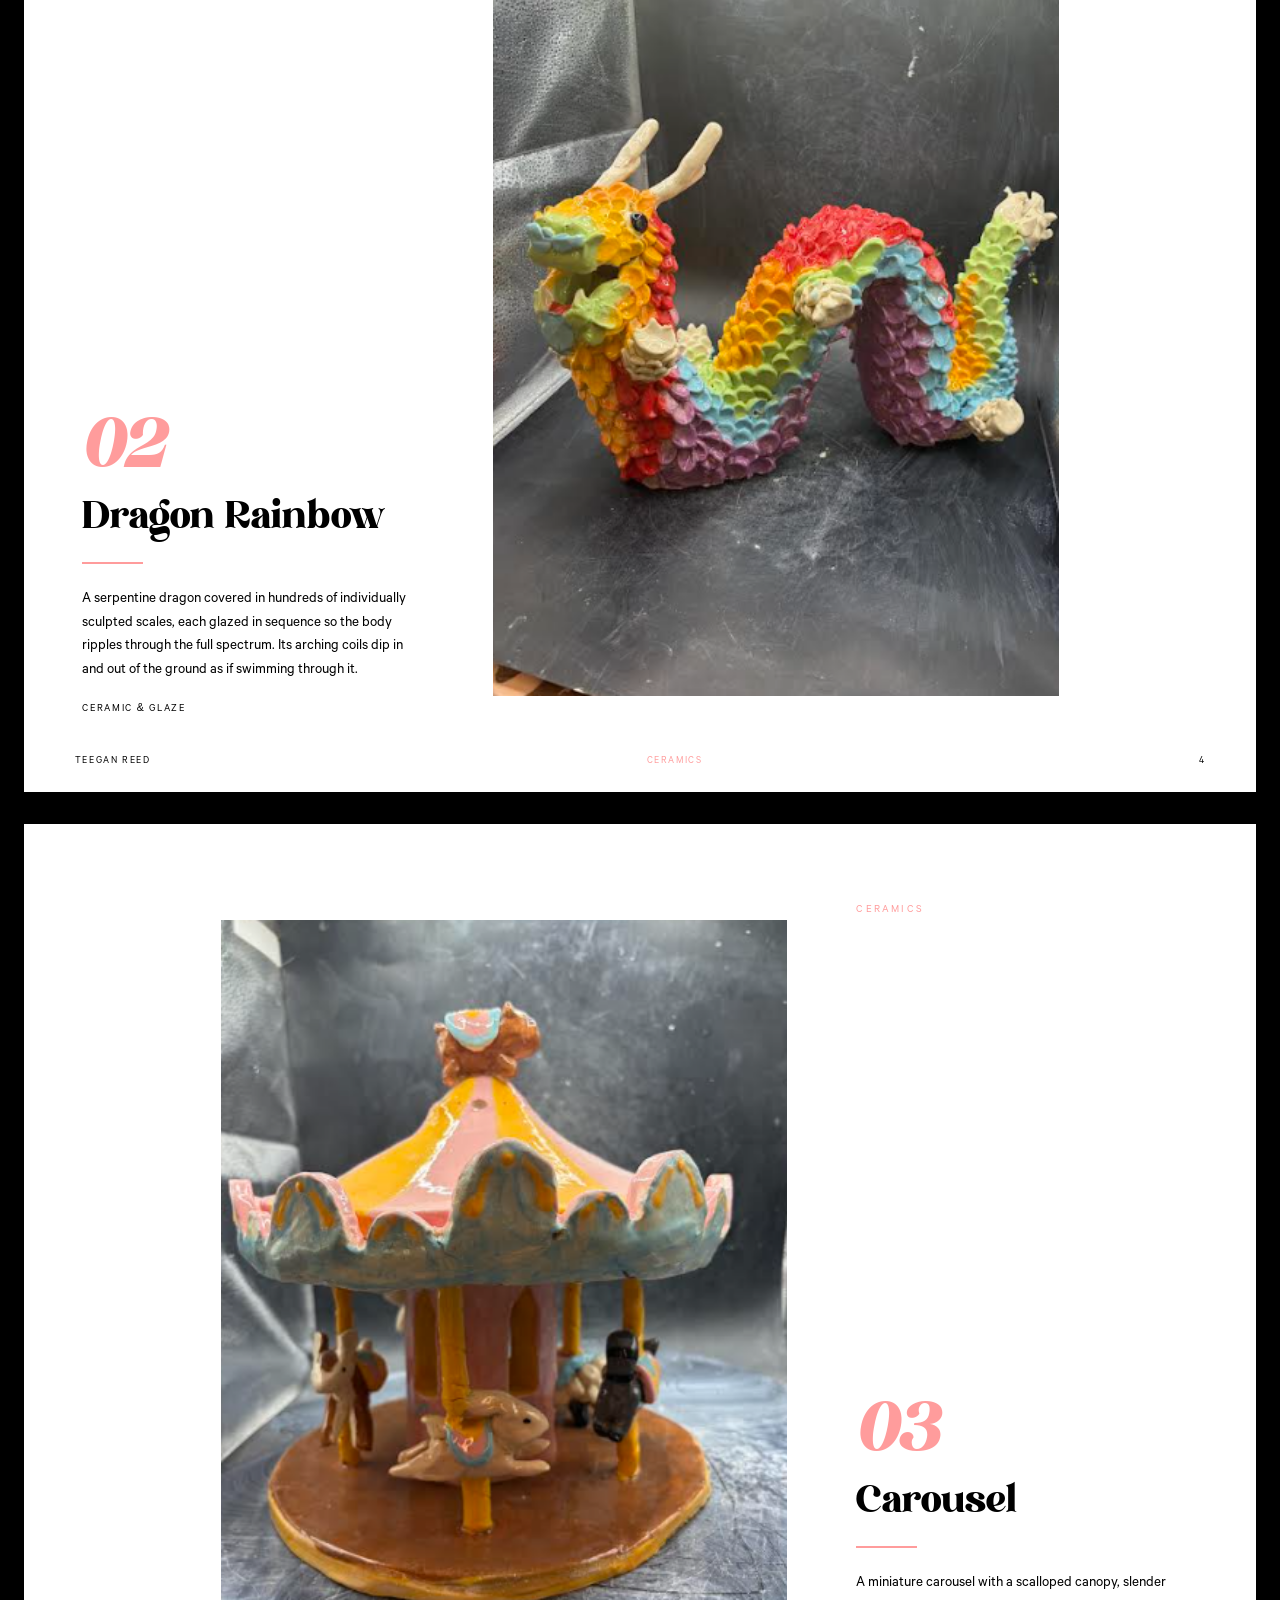
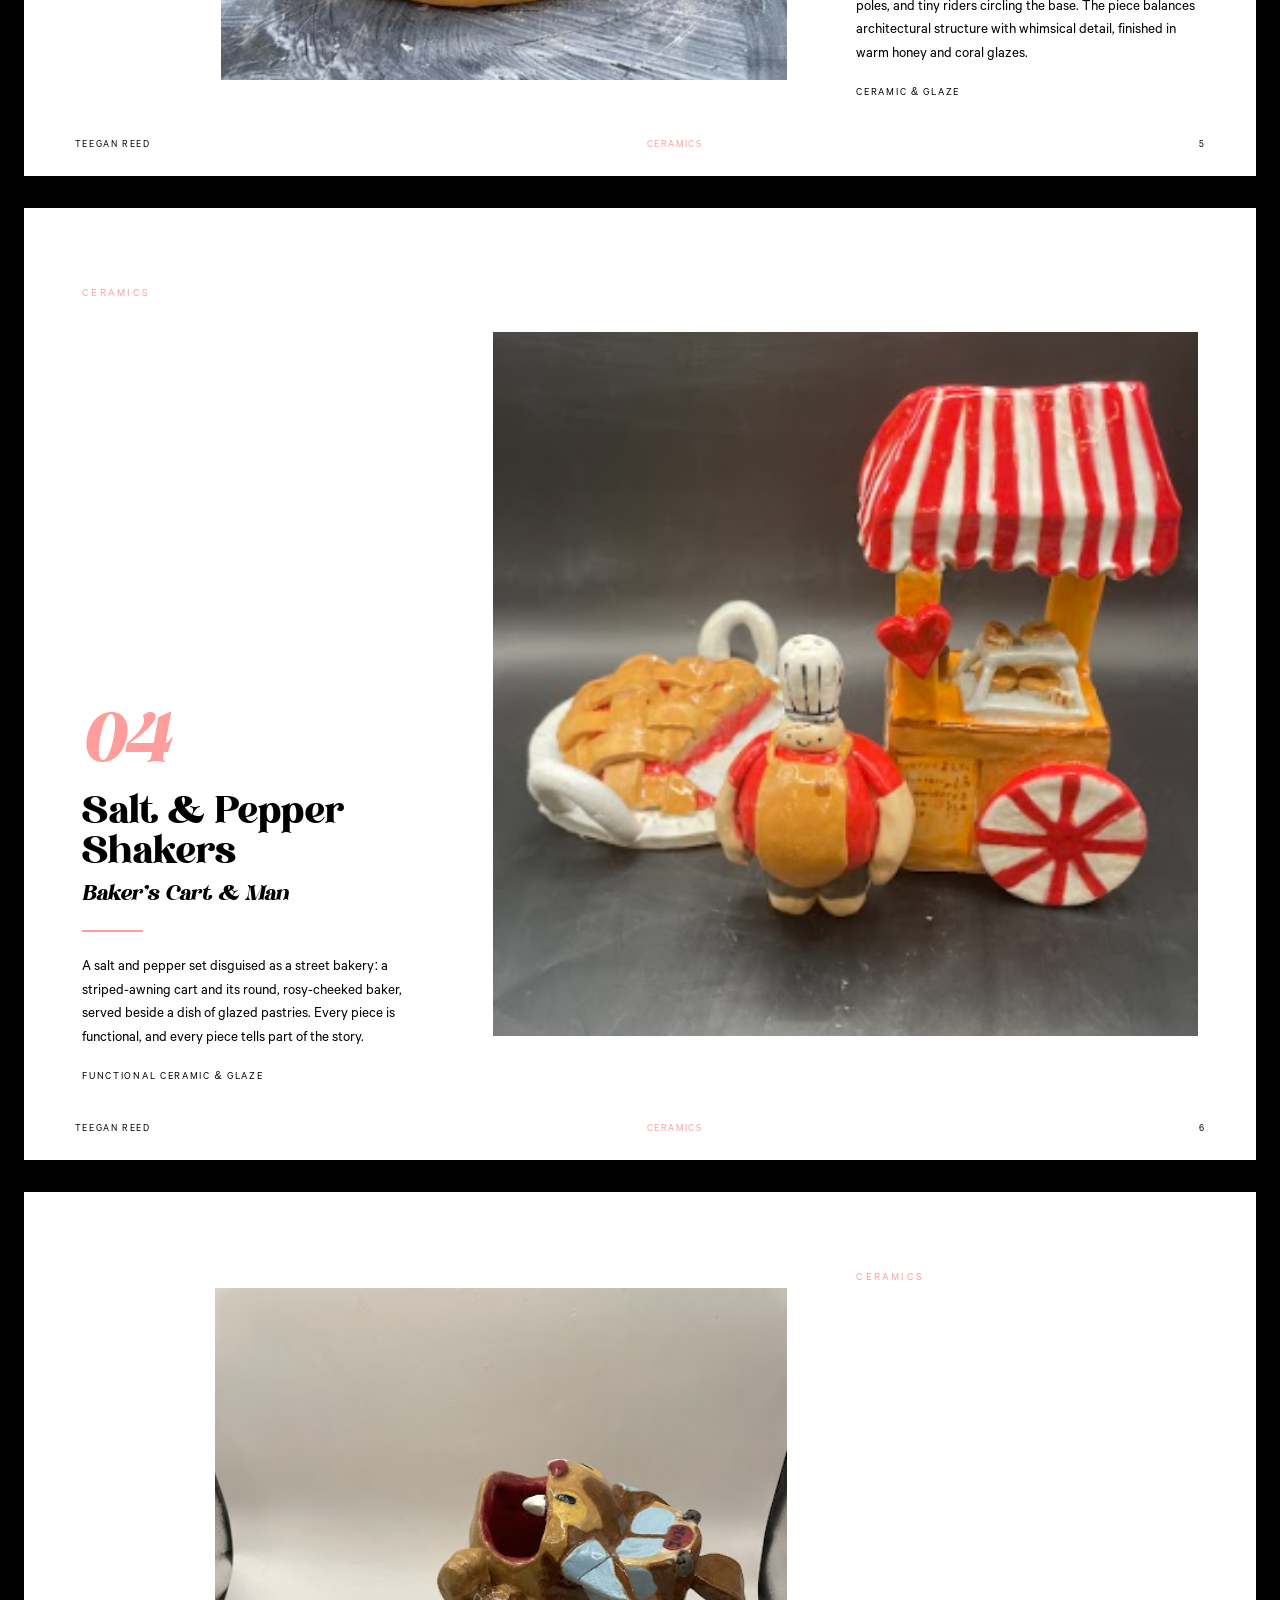
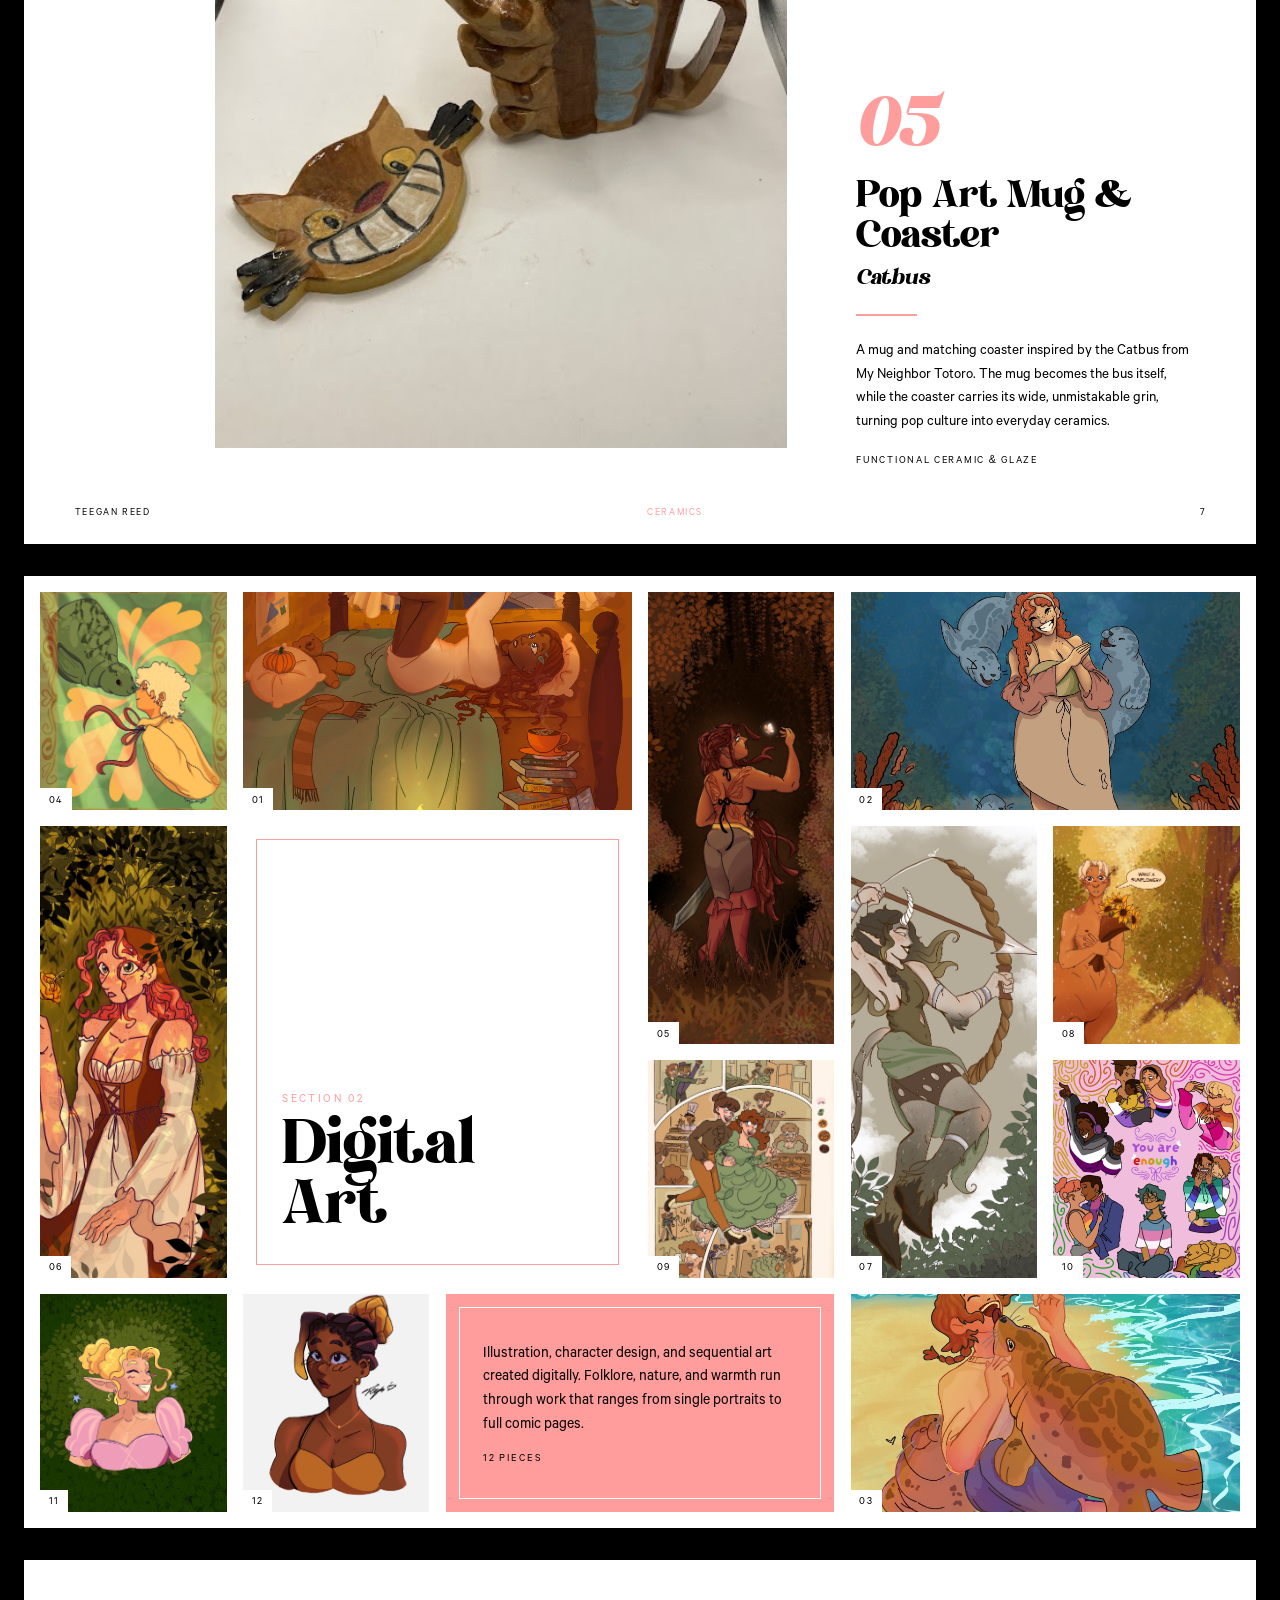
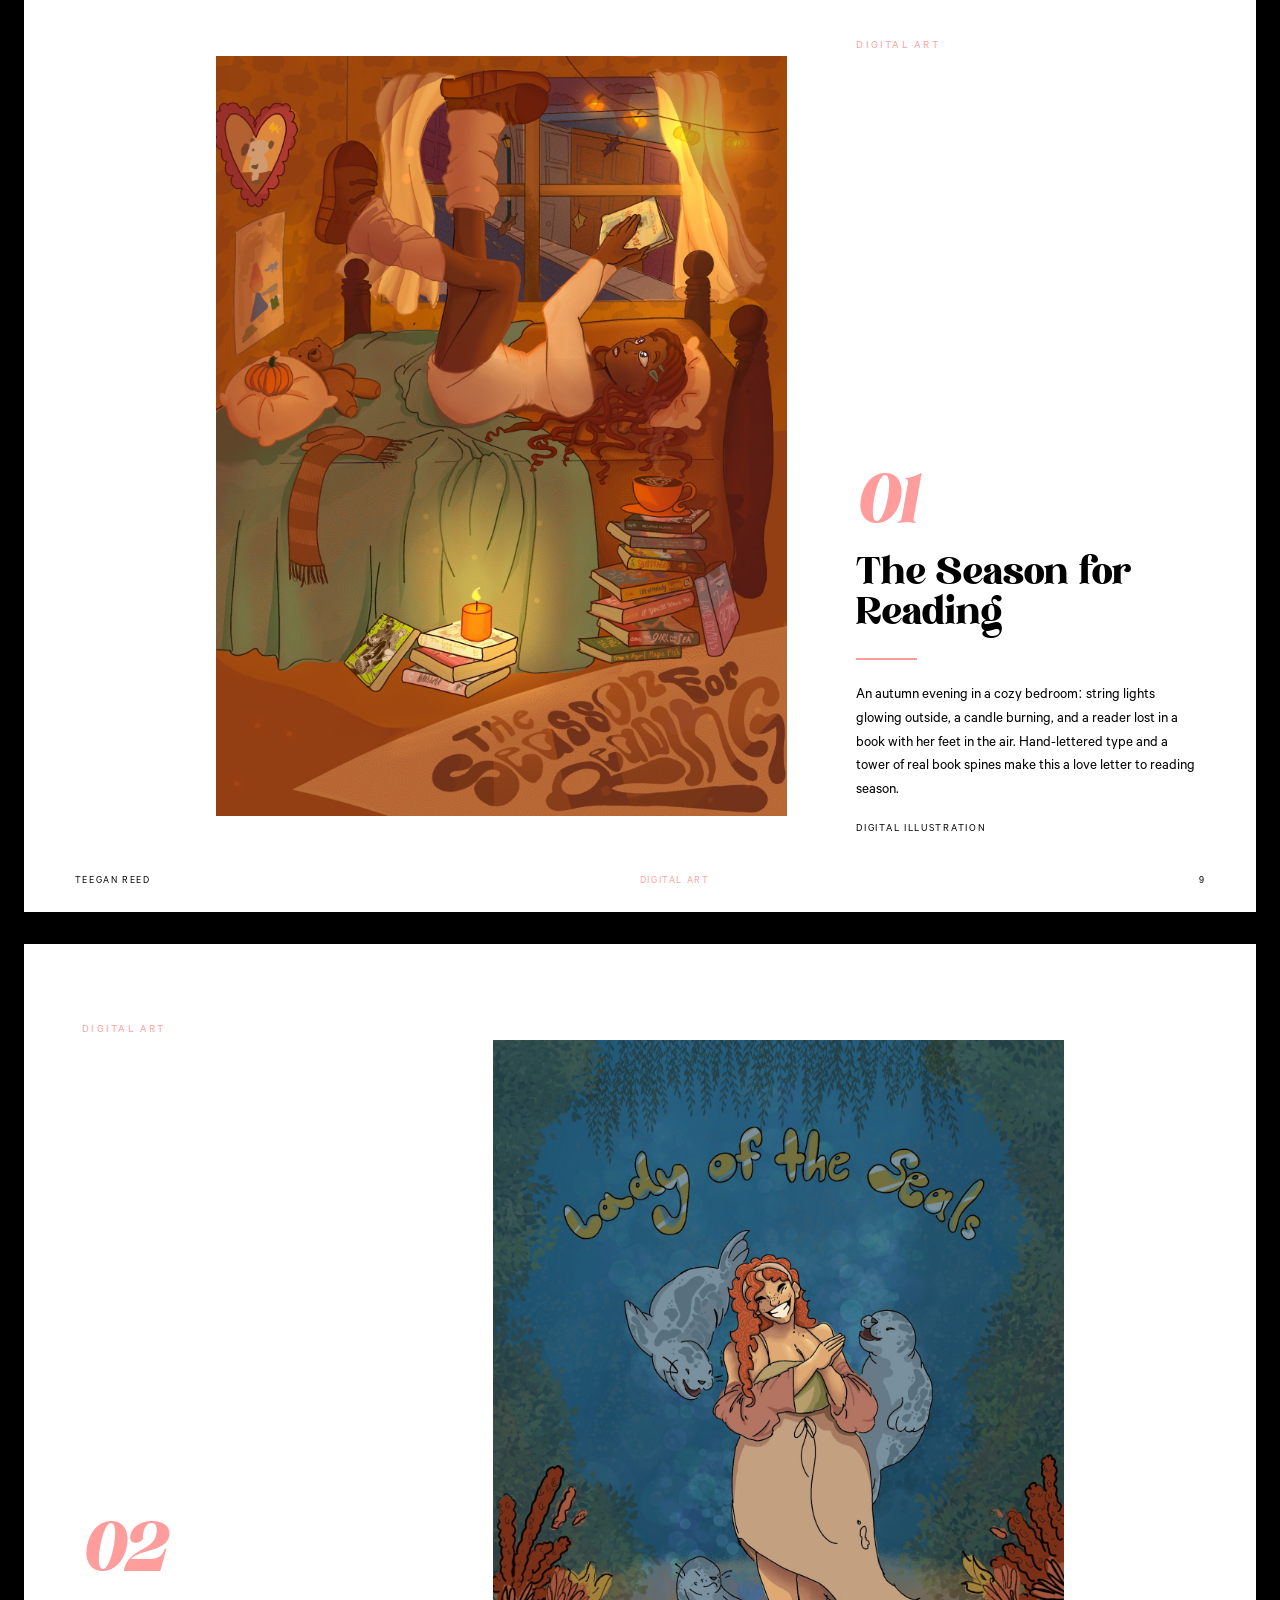
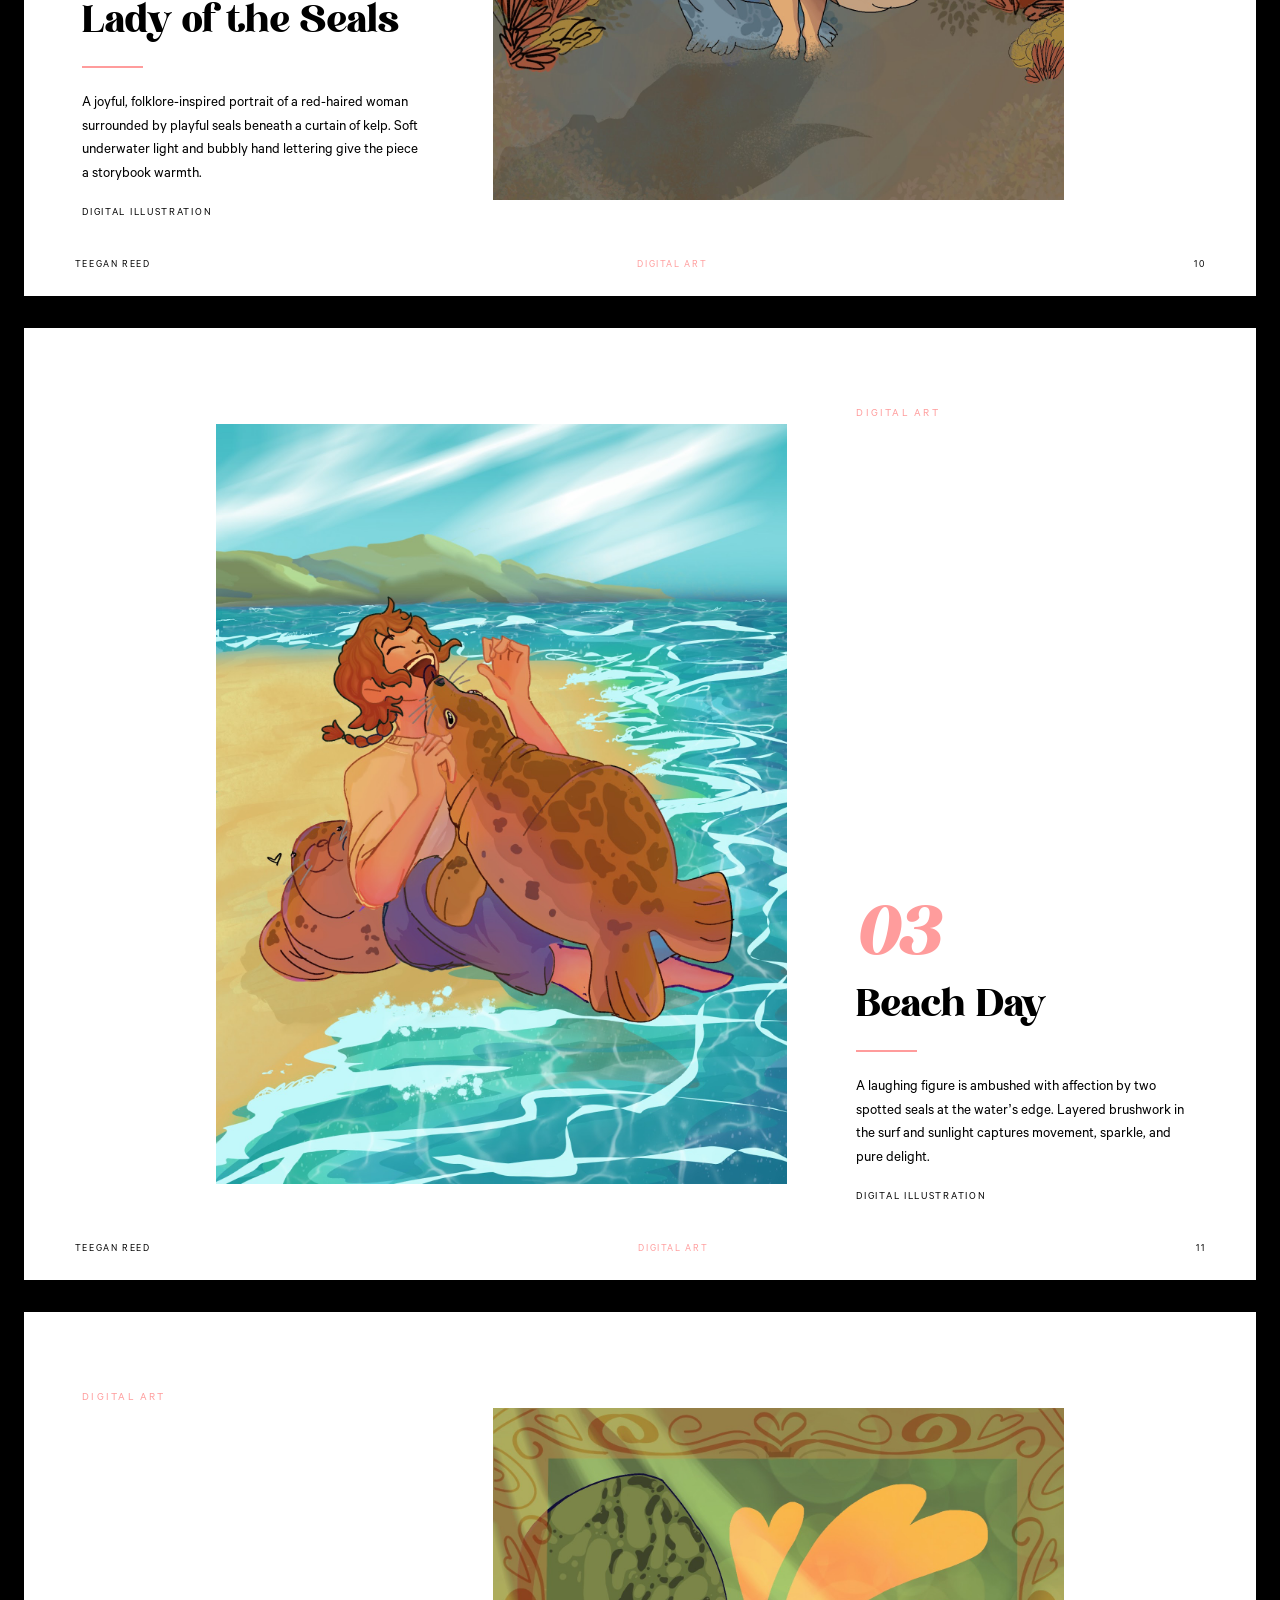
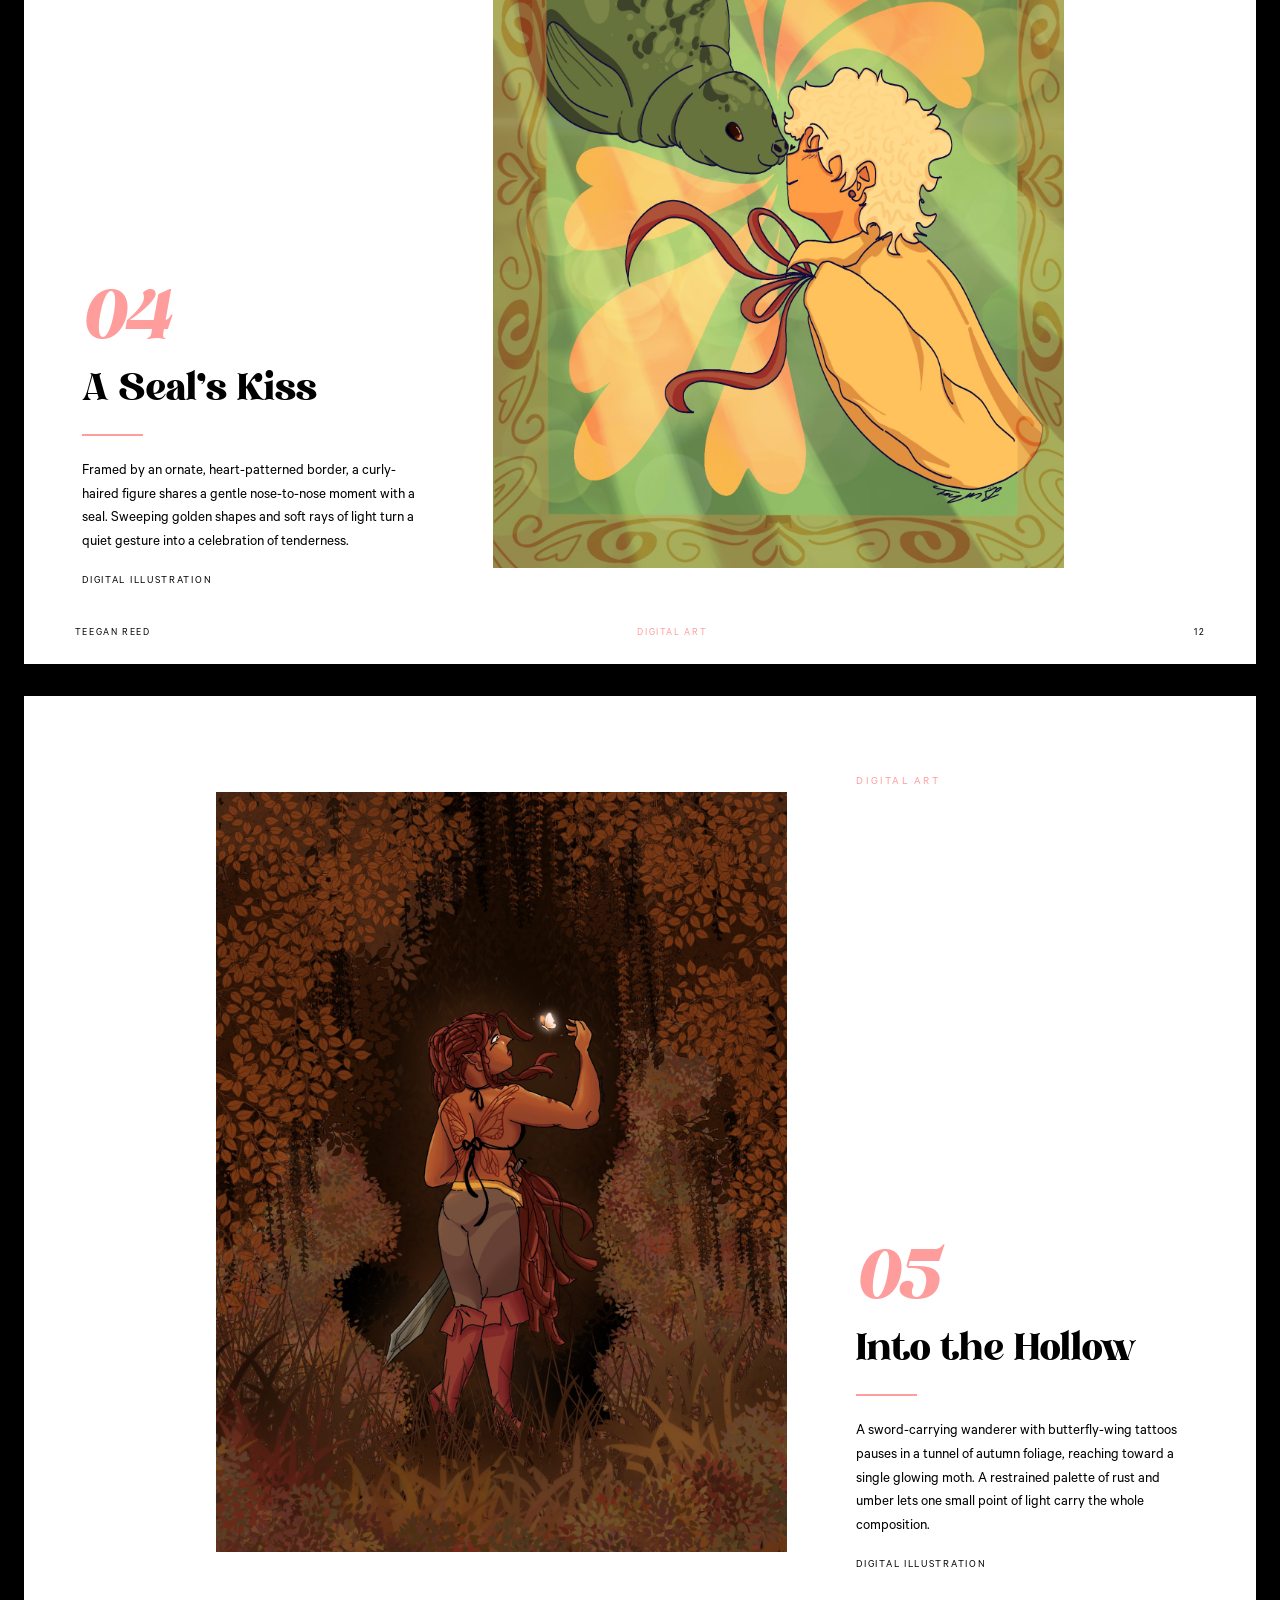
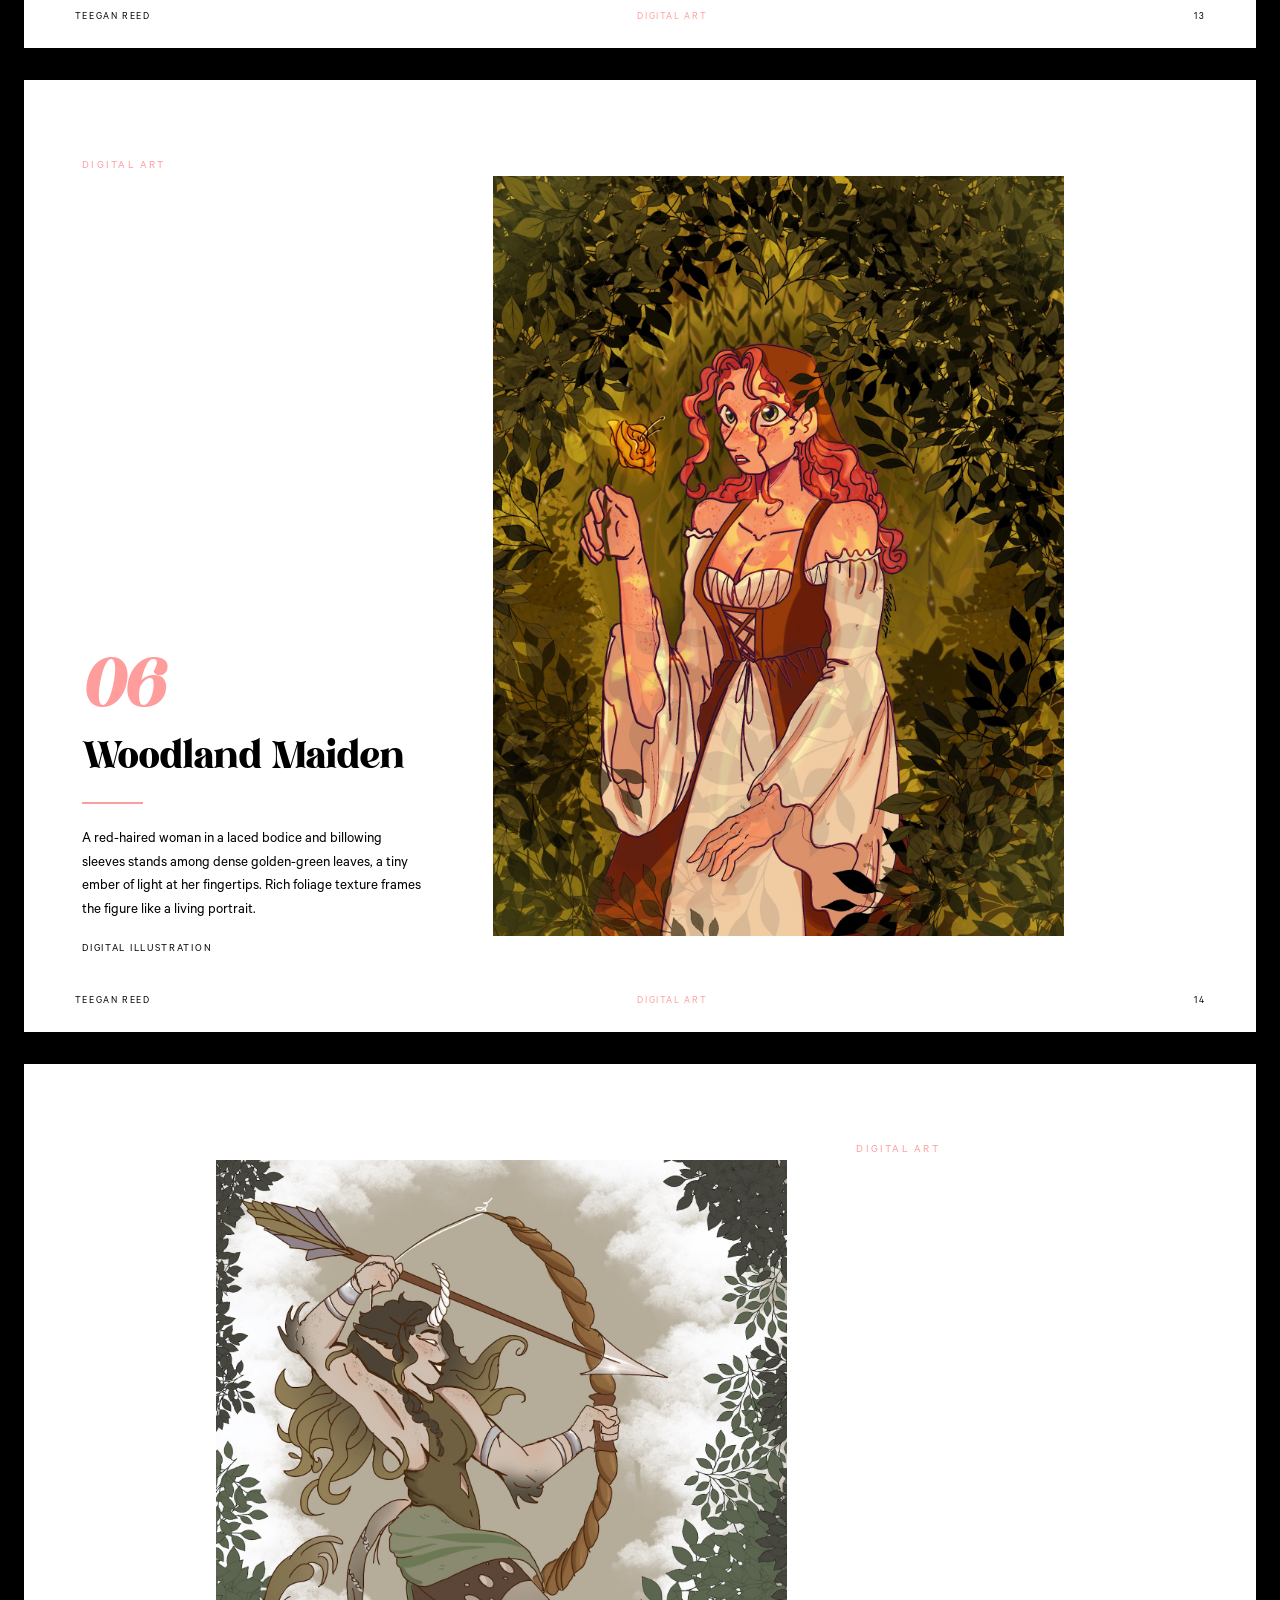
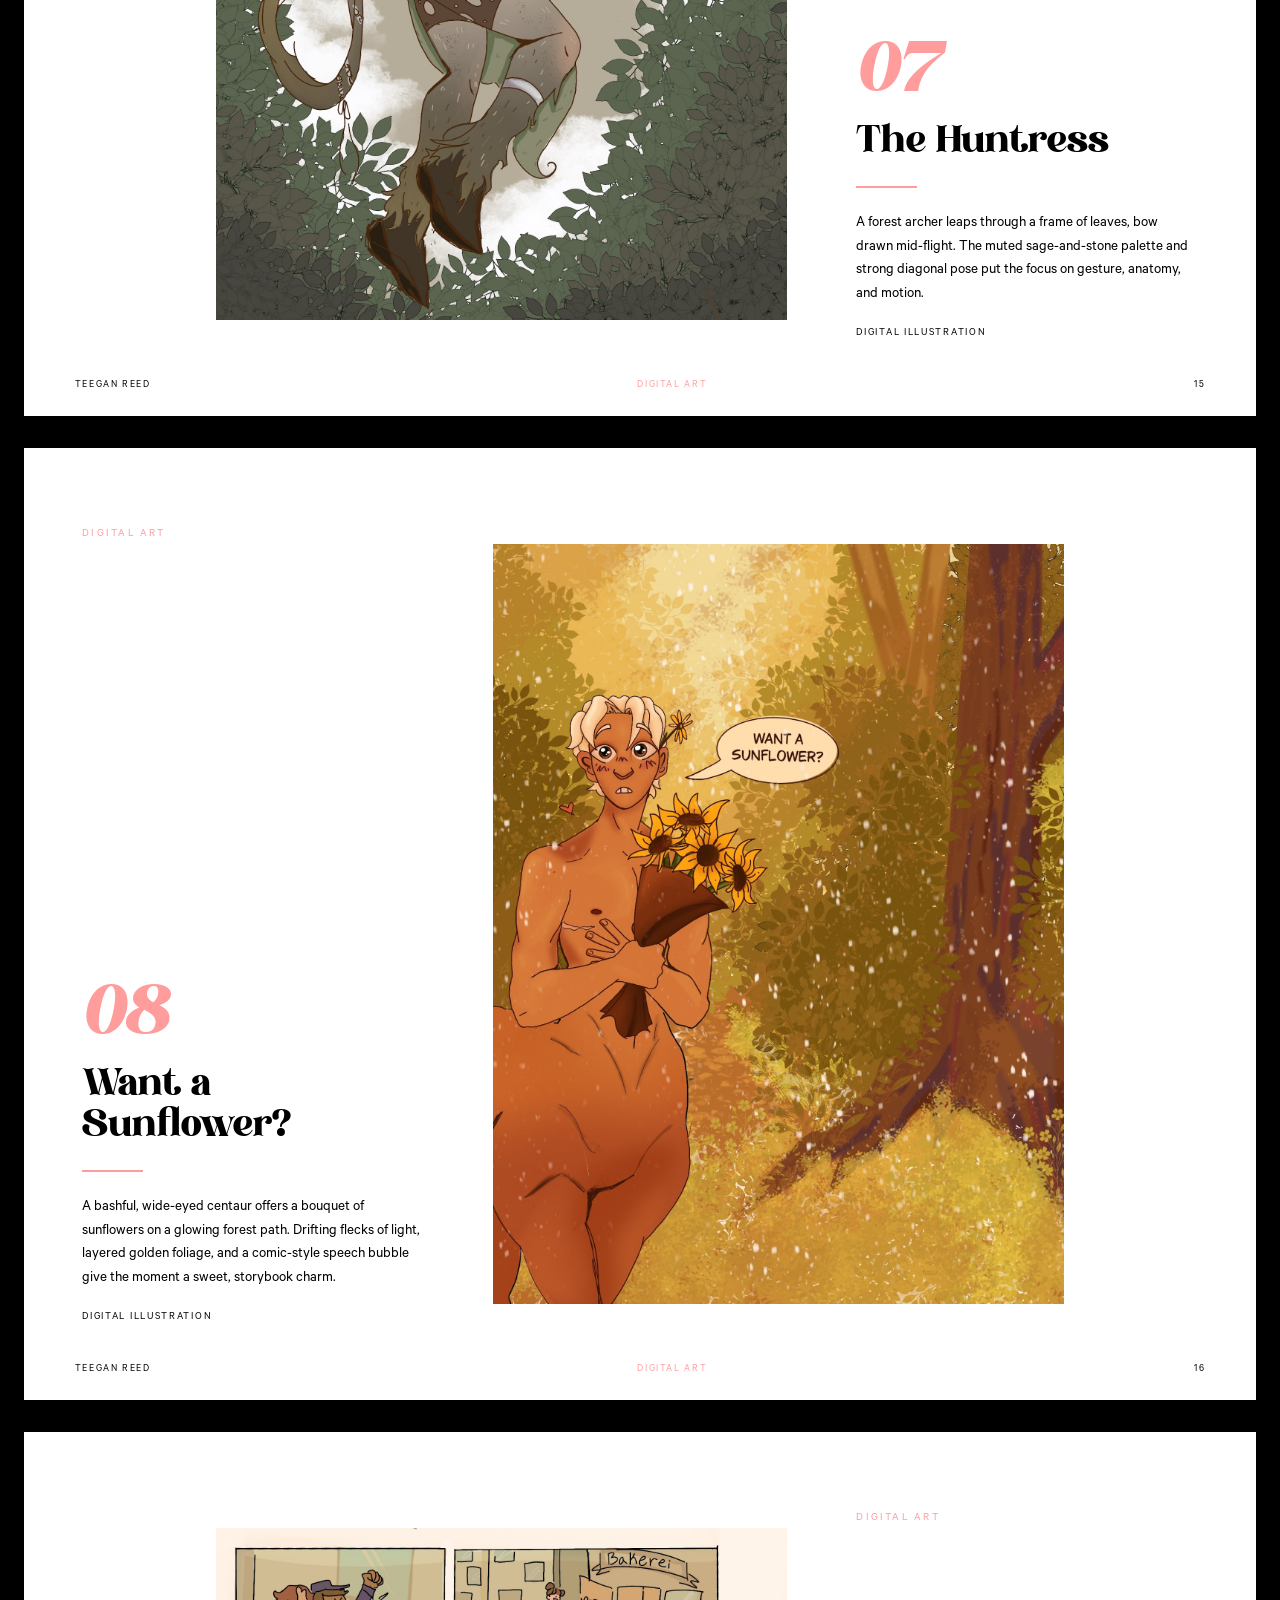
==== commit 38222c56: "Add password-protected portfolio editor (Decap CMS + DecapBridge) Content moves to content/portfolio" ====
--- a/book.html
+++ b/book.html
@@ -18,7 +18,7 @@
   </header>
   <main id="book"></main>
   <script src="wordmark.js"></script>
-  <script src="pieces.js"></script>
+  <script src="data.js"></script>
   <script src="book.js"></script>
 </body>
 </html>
--- a/book.css
+++ b/book.css
@@ -127,59 +127,75 @@
 .cover-image { position: relative; background: var(--pink); }
 .cover-image img { width: 100%; height: 100%; object-fit: cover; }
 
-/* ---------- Section divider ---------- */
-.divider {
+/* ---------- Section collage ---------- */
+.collage {
   display: grid;
-  grid-template-columns: 40fr 70fr;
-  gap: calc(var(--u) * 6);
-  padding: calc(var(--u) * 6) calc(var(--u) * 5) calc(var(--u) * 7);
-  background: var(--pink);
-}
-.divider .eyebrow { color: var(--black); }
-.divider-text { display: flex; flex-direction: column; justify-content: flex-end; }
-.divider-title {
-  margin: calc(var(--u) * 1.4) 0 0;
-  font-family: var(--serif);
-  font-weight: 400;
-  font-size: calc(var(--u) * 8.4);
-  line-height: .95;
-}
-.divider-intro {
-  margin: calc(var(--u) * 3) 0 0;
-  padding-top: calc(var(--u) * 2);
-  border-top: 1px solid var(--black);
-  font-size: calc(var(--u) * 1.6);
-  line-height: 1.5;
-}
-.thumbs {
-  list-style: none;
-  margin: 0;
-  padding: 0;
-  display: grid;
-  gap: calc(var(--u) * 1.2);
-  align-content: end;
-}
-.thumbs-few { grid-template-columns: repeat(3, 1fr); }
-.thumbs-many { grid-template-columns: repeat(4, 1fr); }
-.thumbs a { position: relative; display: block; background: var(--white); }
-.thumbs img { width: 100%; aspect-ratio: 1; object-fit: cover; }
-.thumbs span {
+  grid-template-columns: repeat(6, 1fr);
+  grid-template-rows: repeat(4, 1fr);
+  gap: calc(var(--u) * 1.4);
+  padding: calc(var(--u) * 1.4);
+}
+.collage-auto { grid-auto-flow: dense; }
+.collage-auto .tile-title, .collage-auto .tile-intro { grid-area: auto; grid-column: span 2; grid-row: span 2; }
+.tile { position: relative; min-width: 0; min-height: 0; overflow: hidden; }
+.tile-img img { width: 100%; height: 100%; object-fit: cover; }
+.tile-img span {
   position: absolute;
   left: 0;
   bottom: 0;
   padding: calc(var(--u) * .4) calc(var(--u) * .8);
   background: var(--white);
-  font-size: calc(var(--u) * 1.1);
-  letter-spacing: .1em;
-}
-.divider .folio span:nth-child(2) { color: var(--black); }
+  font-size: calc(var(--u) * 1);
+  letter-spacing: .12em;
+}
+.tile-title {
+  grid-area: t;
+  display: flex;
+  flex-direction: column;
+  justify-content: flex-end;
+  padding: calc(var(--u) * 3.6);
+  background: var(--white);
+  color: var(--black);
+}
+.tile-title::after {
+  content: "";
+  position: absolute;
+  inset: calc(var(--u) * 1.2);
+  border: 1px solid var(--pink);
+  pointer-events: none;
+}
+.collage-title {
+  margin: calc(var(--u) * 1.2) 0 0;
+  font-family: var(--serif);
+  font-weight: 400;
+  font-size: calc(var(--u) * 5.8);
+  line-height: .95;
+}
+.tile-intro {
+  grid-area: n;
+  display: flex;
+  flex-direction: column;
+  justify-content: center;
+  gap: calc(var(--u) * 1.4);
+  padding: calc(var(--u) * 3.4);
+  background: var(--pink);
+}
+.tile-intro::after {
+  content: "";
+  position: absolute;
+  inset: calc(var(--u) * 1.2);
+  border: 1px solid var(--white);
+  pointer-events: none;
+}
+.tile-intro p { margin: 0; font-size: calc(var(--u) * 1.45); line-height: 1.5; }
+.tile-intro .tile-count { font-size: calc(var(--u) * 1); letter-spacing: .18em; text-transform: uppercase; }
 
 /* ---------- Piece page ---------- */
 .piece {
   display: grid;
   grid-template-columns: 66fr 32fr;
   gap: calc(var(--u) * 6);
-  padding: calc(var(--u) * 4) calc(var(--u) * 5) calc(var(--u) * 6);
+  padding: calc(var(--u) * 5);
 }
 .piece-flip { grid-template-columns: 32fr 66fr; }
 .piece-flip .piece-image { order: 2; }
@@ -187,6 +203,7 @@
   margin: 0;
   min-height: 0;
   height: calc(var(--u) * 75);
+  align-self: center;
 }
 .piece-image img {
   width: 100%;
@@ -267,12 +284,12 @@
   #book { padding: 72px 0 32px; gap: 16px; }
   .page, .page > * { --u: 7px; }
   .page { aspect-ratio: auto; }
-  .cover, .divider, .piece, .piece-flip { grid-template-columns: 1fr; }
+  .cover, .piece, .piece-flip { grid-template-columns: 1fr; }
   .cover-image { order: -1; height: 70vh; }
   .cover-text { padding: 40px 24px; }
   .cover-toc { margin-top: 40px; }
-  .divider { gap: 32px; padding: 40px 24px 64px; }
-  .thumbs-many { grid-template-columns: repeat(3, 1fr); }
+  .collage { aspect-ratio: 11 / 8.5; }
+  .collage > * { --u: calc(100cqw / 110); }
   .piece { gap: 24px; padding: 16px 16px 64px; }
   .piece-flip .piece-image { order: 0; }
   .piece-image { height: auto; }
